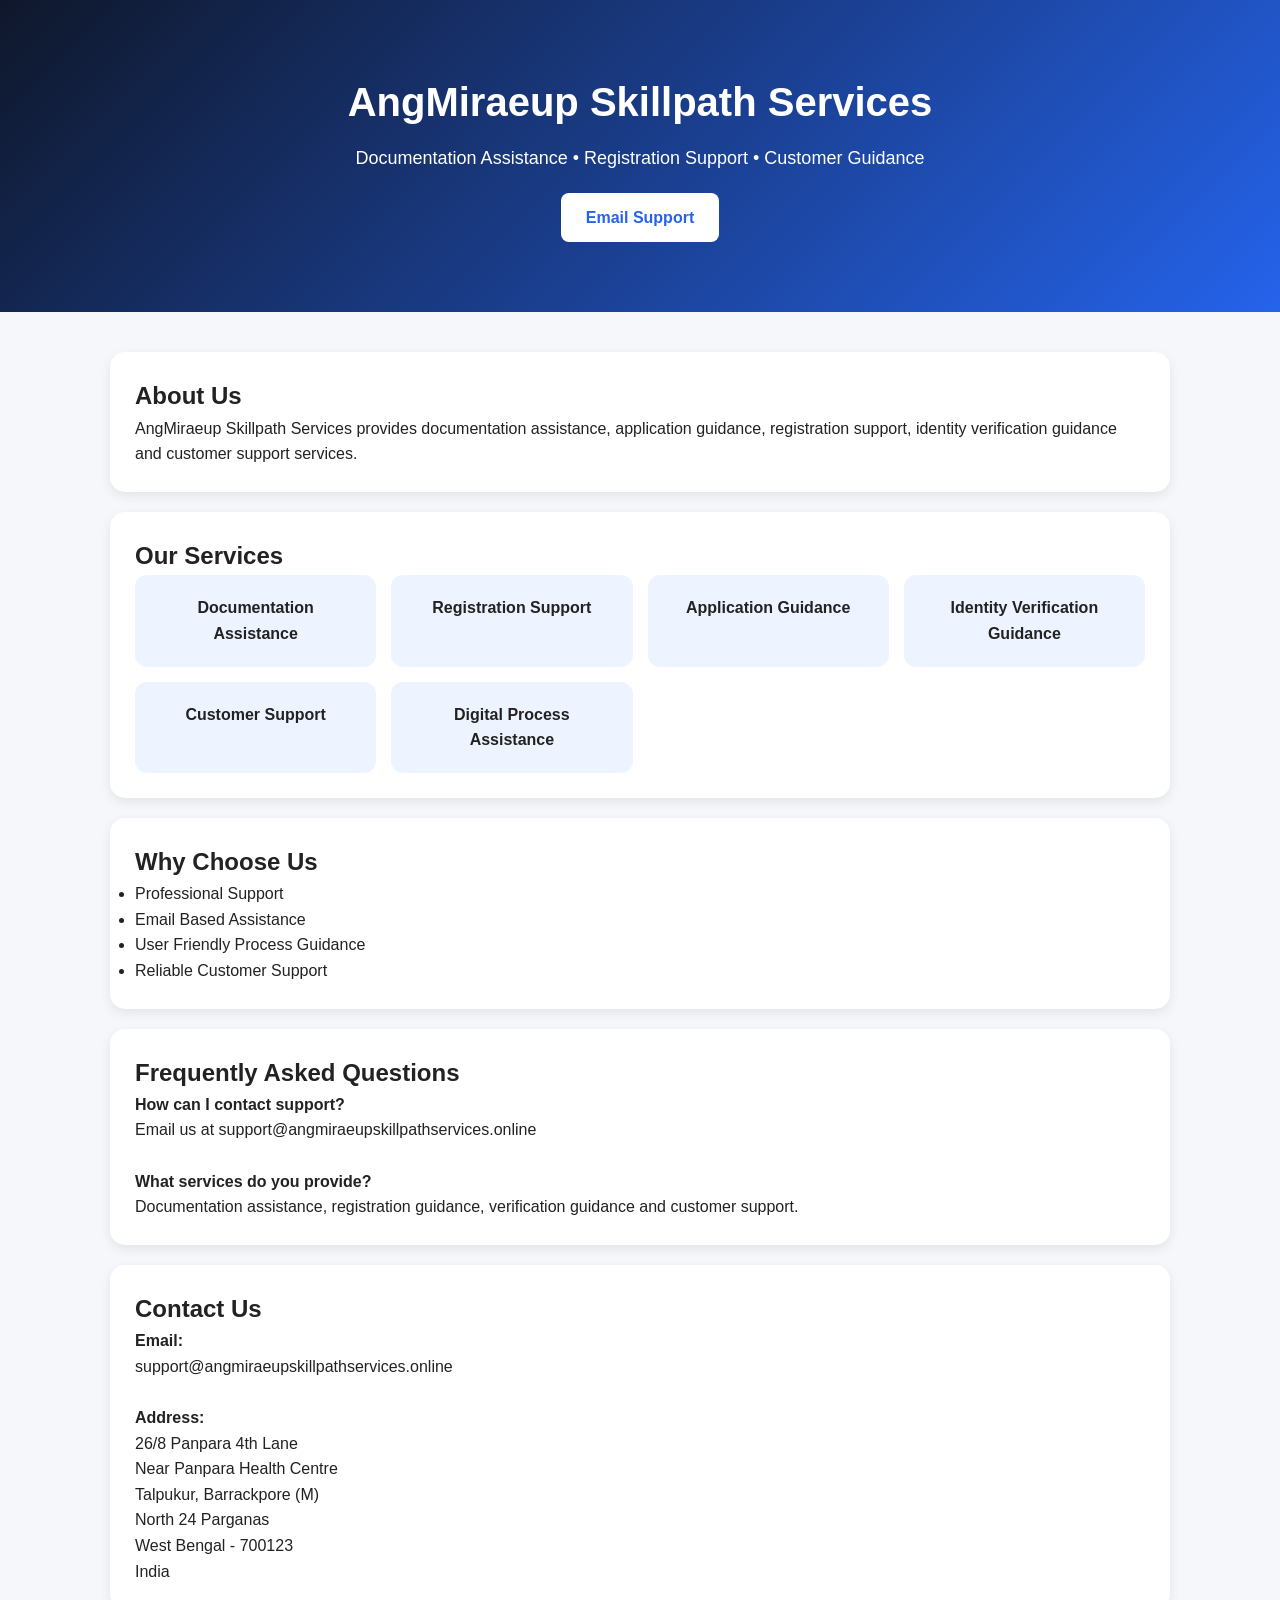
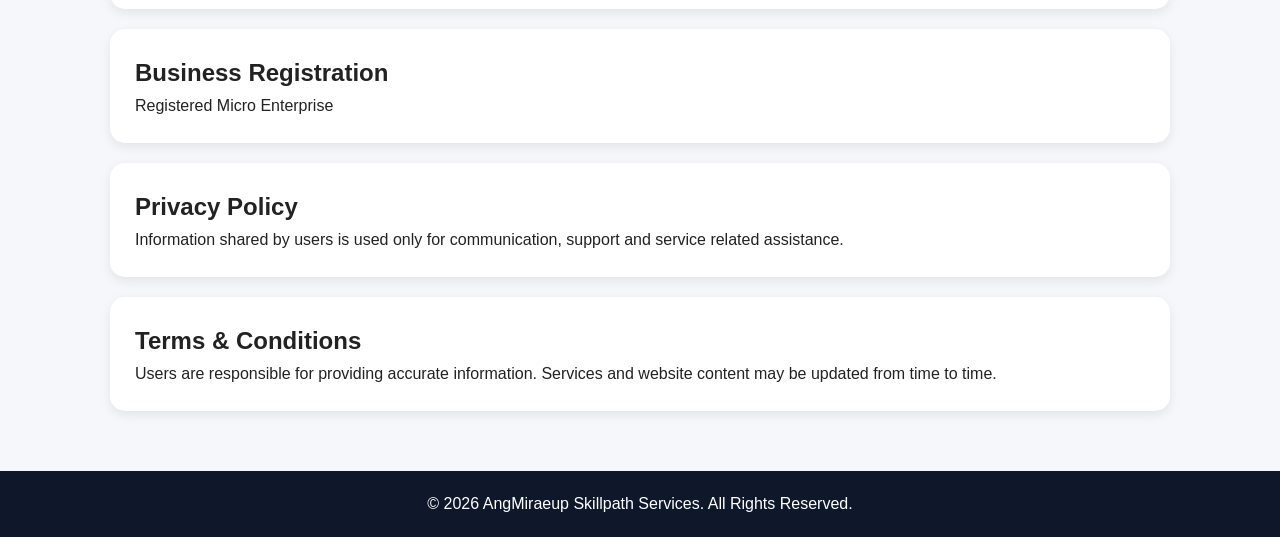
==== index.html @ f1f4d9e9 "Rename index.html(2026) to index.html" ====
<!DOCTYPE html>
<html lang="en">
<head>
<meta charset="UTF-8">
<meta name="viewport" content="width=device-width, initial-scale=1.0">
<title>AngMiraeup Skillpath Services</title>

<style>
*{
margin:0;
padding:0;
box-sizing:border-box;
font-family:Arial,sans-serif;
}

body{
background:#f5f7fb;
color:#222;
line-height:1.6;
}

header{
background:linear-gradient(135deg,#0f172a,#2563eb);
color:white;
text-align:center;
padding:70px 20px;
}

header h1{
font-size:40px;
margin-bottom:10px;
}

header p{
font-size:18px;
}

.btn{
display:inline-block;
margin-top:20px;
padding:12px 25px;
background:white;
color:#2563eb;
text-decoration:none;
border-radius:8px;
font-weight:bold;
}

.container{
max-width:1100px;
margin:auto;
padding:20px;
}

.card{
background:white;
padding:25px;
border-radius:15px;
margin-top:20px;
box-shadow:0 4px 12px rgba(0,0,0,.08);
}

.grid{
display:grid;
grid-template-columns:repeat(auto-fit,minmax(220px,1fr));
gap:15px;
}

.service{
background:#eef4ff;
padding:20px;
border-radius:12px;
text-align:center;
font-weight:bold;
}

footer{
background:#0f172a;
color:white;
text-align:center;
padding:20px;
margin-top:40px;
}
</style>
</head>

<body>

<header>
<h1>AngMiraeup Skillpath Services</h1>

<p>
Documentation Assistance • Registration Support • Customer Guidance
</p>

<a href="mailto:support@angmiraeupskillpathservices.online" class="btn">
Email Support
</a>
</header>

<div class="container">

<div class="card">
<h2>About Us</h2>

<p>
AngMiraeup Skillpath Services provides documentation assistance,
application guidance, registration support, identity verification
guidance and customer support services.
</p>

</div>

<div class="card">

<h2>Our Services</h2>

<div class="grid">

<div class="service">
Documentation Assistance
</div>

<div class="service">
Registration Support
</div>

<div class="service">
Application Guidance
</div>

<div class="service">
Identity Verification Guidance
</div>

<div class="service">
Customer Support
</div>

<div class="service">
Digital Process Assistance
</div>

</div>

</div>

<div class="card">

<h2>Why Choose Us</h2>

<ul>
<li>Professional Support</li>
<li>Email Based Assistance</li>
<li>User Friendly Process Guidance</li>
<li>Reliable Customer Support</li>
</ul>

</div>

<div class="card">

<h2>Frequently Asked Questions</h2>

<p>
<strong>How can I contact support?</strong><br>
Email us at support@angmiraeupskillpathservices.online
</p>

<br>

<p>
<strong>What services do you provide?</strong><br>
Documentation assistance, registration guidance,
verification guidance and customer support.
</p>

</div>

<div class="card">

<h2>Contact Us</h2>

<p>
<strong>Email:</strong><br>
support@angmiraeupskillpathservices.online
</p>

<br>

<p>
<strong>Address:</strong><br>

26/8 Panpara 4th Lane<br>
Near Panpara Health Centre<br>
Talpukur, Barrackpore (M)<br>
North 24 Parganas<br>
West Bengal - 700123<br>
India
</p>

</div>

<div class="card">

<h2>Business Registration</h2>

<p>
Registered Micro Enterprise
</p>

</div>

<div class="card">

<h2>Privacy Policy</h2>

<p>
Information shared by users is used only for communication,
support and service related assistance.
</p>

</div>

<div class="card">

<h2>Terms & Conditions</h2>

<p>
Users are responsible for providing accurate information.
Services and website content may be updated from time to time.
</p>

</div>

</div>

<footer>
© 2026 AngMiraeup Skillpath Services. All Rights Reserved.
</footer>

</body>
</html>
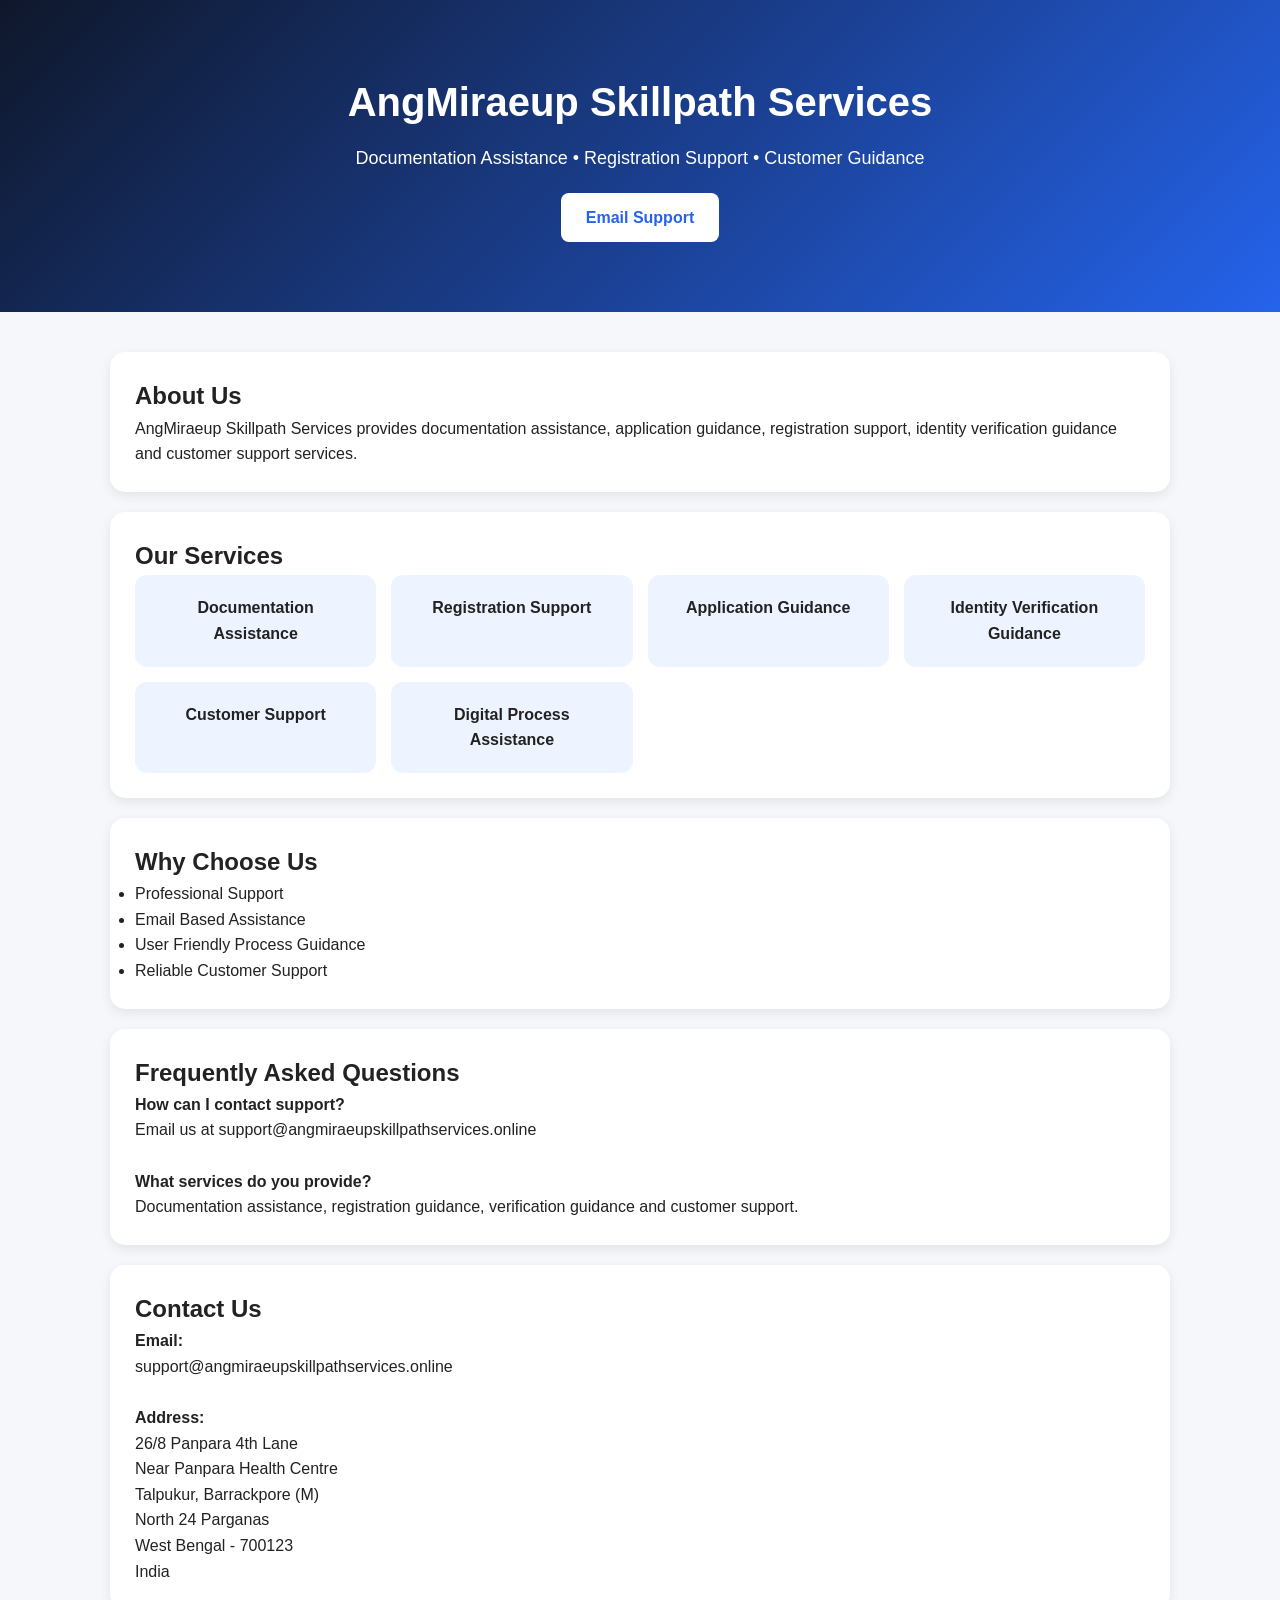
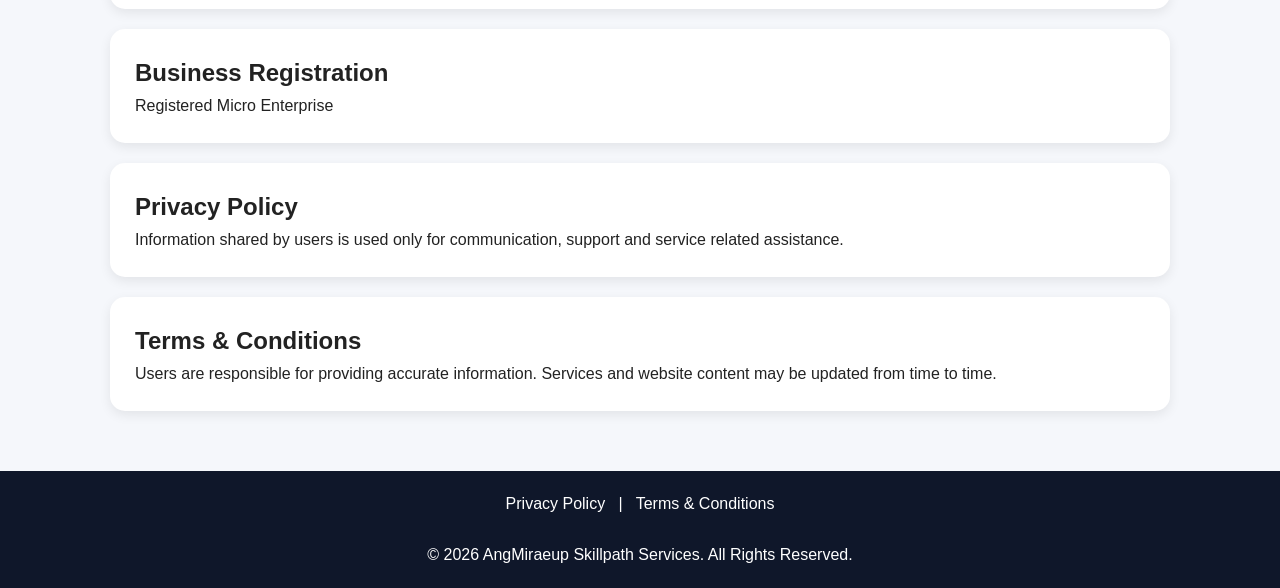
==== commit f37b820d: "Update index.html" ====
--- a/index.html
+++ b/index.html
@@ -236,7 +236,16 @@
 </div>
 
 <footer>
-© 2026 AngMiraeup Skillpath Services. All Rights Reserved.
+  <p>
+<a href="/privacy-policy" style="color:white;text-decoration:none;">Privacy Policy</a>
+&nbsp; | &nbsp;
+<a href="/terms" style="color:white;text-decoration:none;">Terms & Conditions</a>
+</p>
+
+<br>
+
+<p>© 2026 AngMiraeup Skillpath Services. All Rights Reserved.</p>
+
 </footer>
 
 </body>
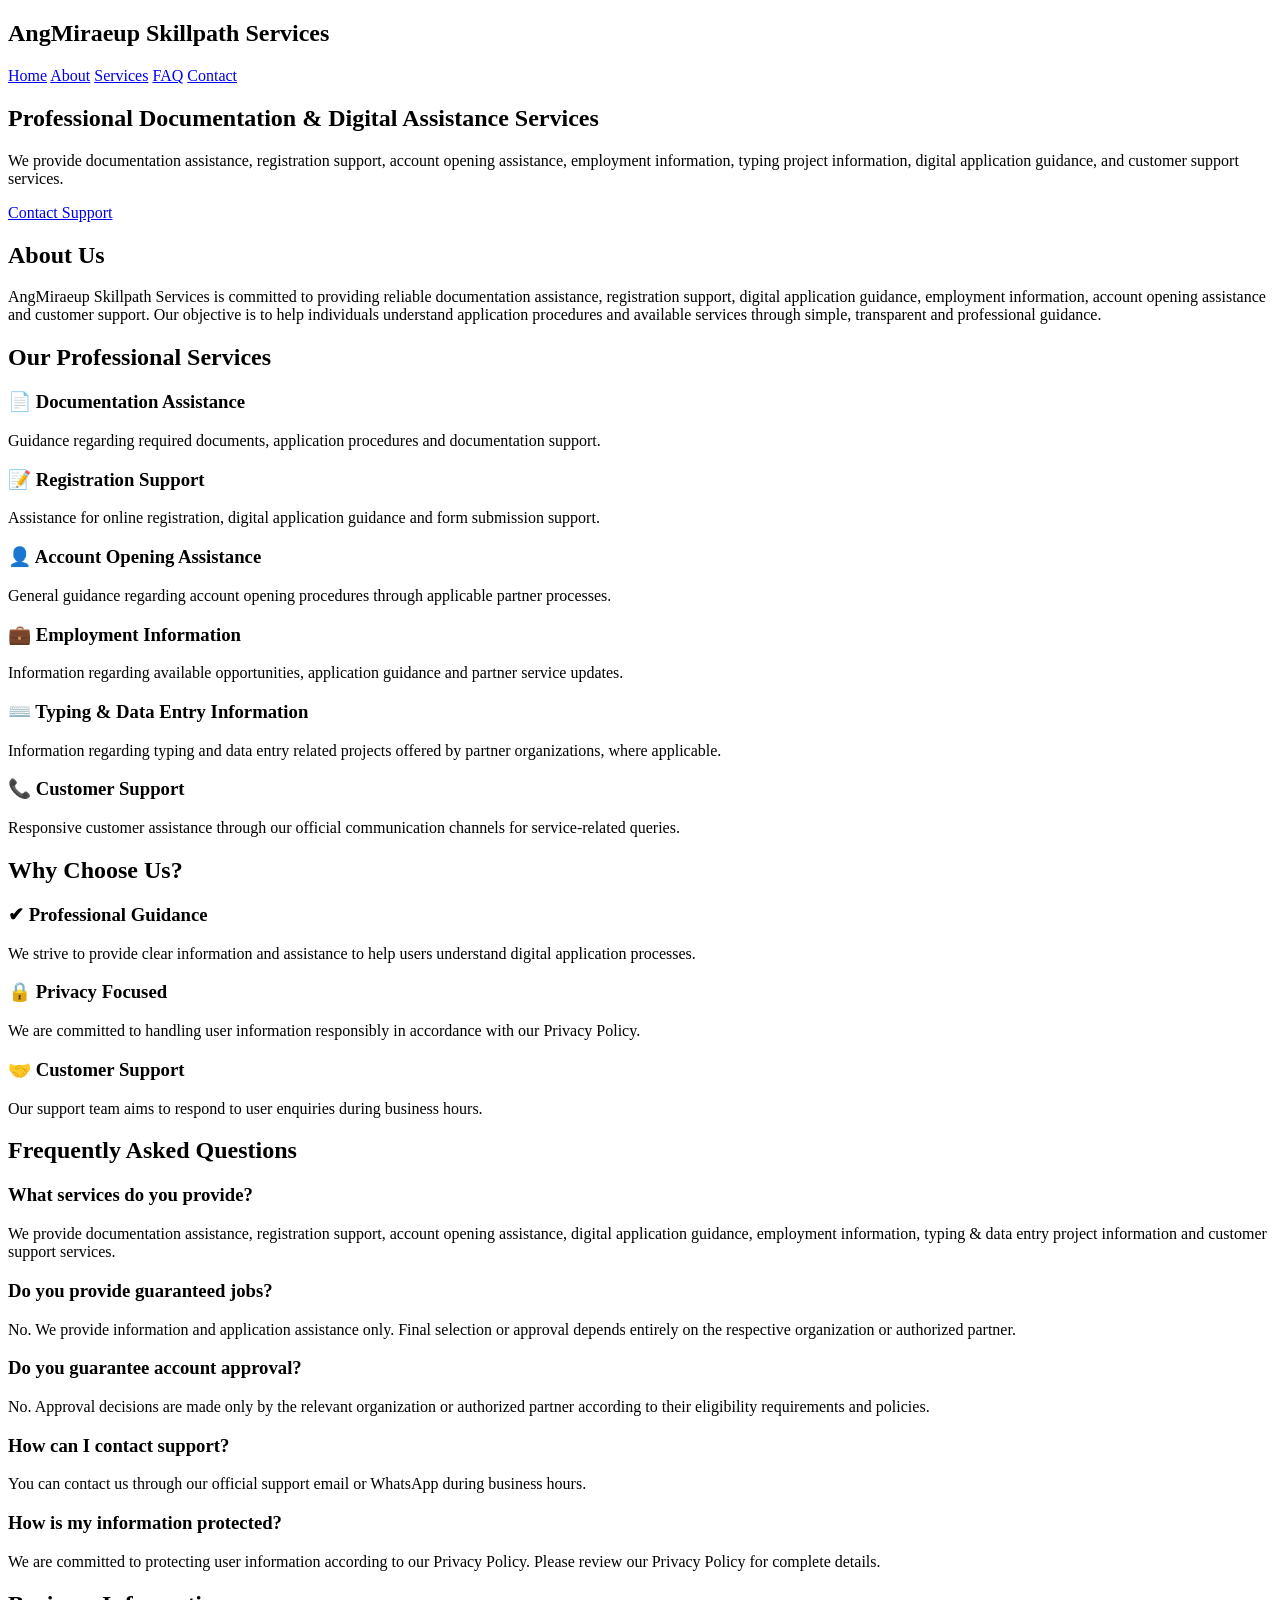
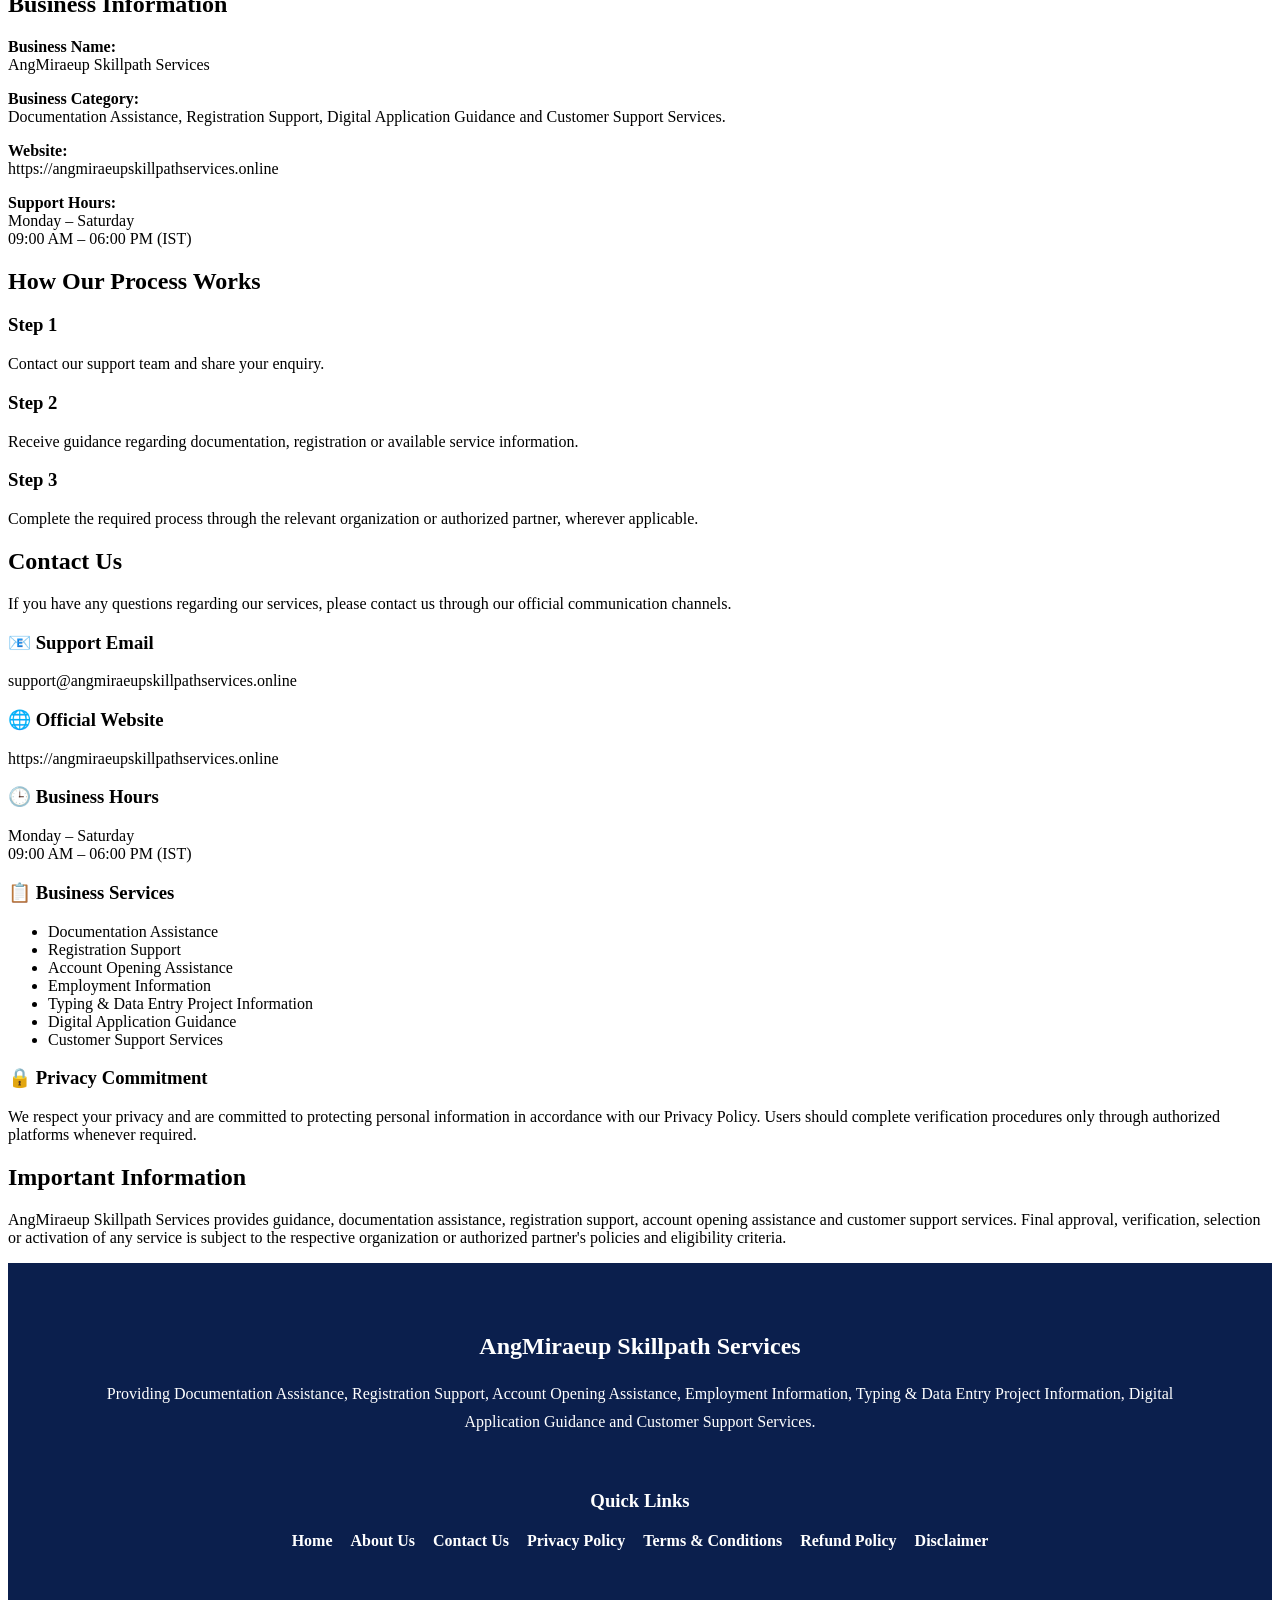
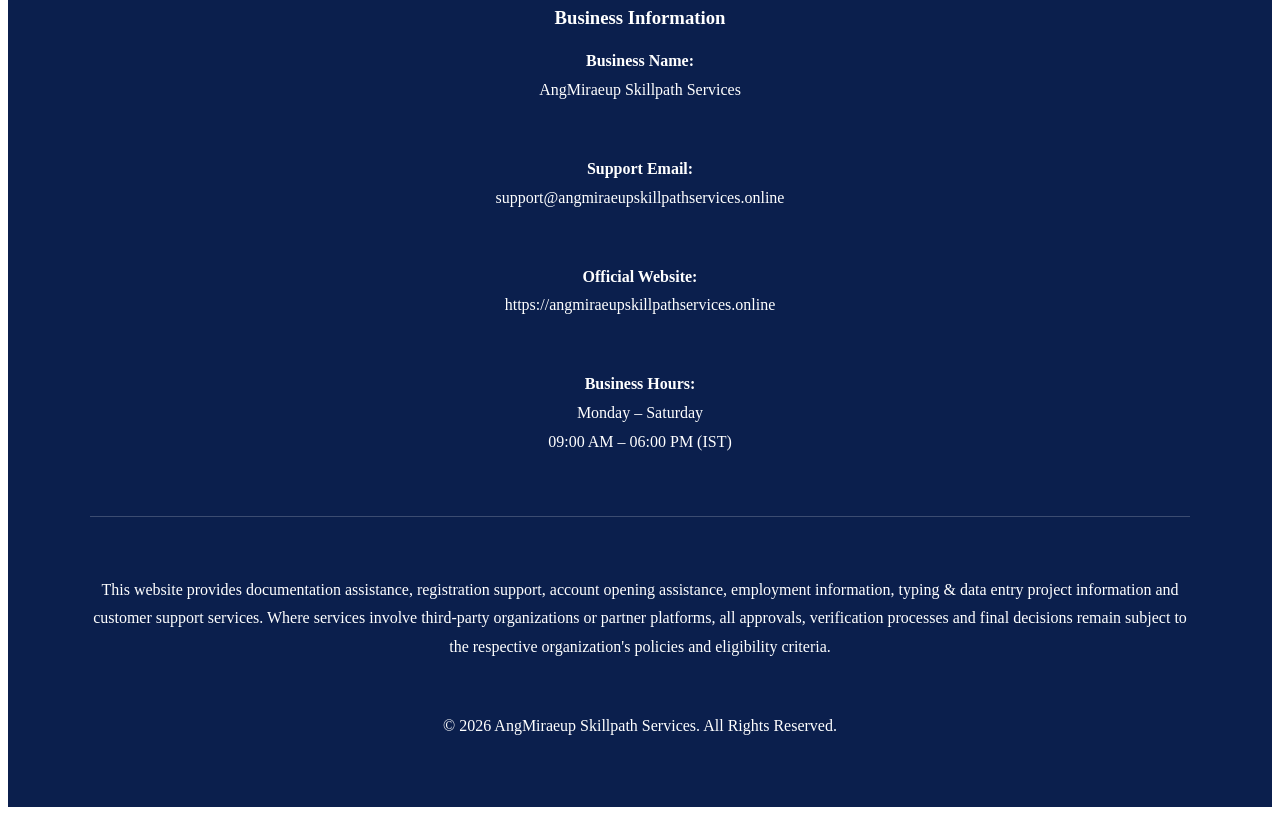
==== commit b8bb7512: "Add files via upload" ====
--- a/index.html
+++ b/index.html
@@ -1,252 +1,593 @@
 <!DOCTYPE html>
 <html lang="en">
+
 <head>
+
 <meta charset="UTF-8">
+
 <meta name="viewport" content="width=device-width, initial-scale=1.0">
+
 <title>AngMiraeup Skillpath Services</title>
 
-<style>
-*{
-margin:0;
-padding:0;
-box-sizing:border-box;
-font-family:Arial,sans-serif;
-}
-
-body{
-background:#f5f7fb;
-color:#222;
-line-height:1.6;
-}
-
-header{
-background:linear-gradient(135deg,#0f172a,#2563eb);
-color:white;
-text-align:center;
-padding:70px 20px;
-}
-
-header h1{
-font-size:40px;
-margin-bottom:10px;
-}
-
-header p{
-font-size:18px;
-}
-
-.btn{
-display:inline-block;
-margin-top:20px;
-padding:12px 25px;
-background:white;
-color:#2563eb;
-text-decoration:none;
-border-radius:8px;
-font-weight:bold;
-}
-
-.container{
-max-width:1100px;
-margin:auto;
-padding:20px;
-}
-
-.card{
-background:white;
-padding:25px;
-border-radius:15px;
-margin-top:20px;
-box-shadow:0 4px 12px rgba(0,0,0,.08);
-}
-
-.grid{
-display:grid;
-grid-template-columns:repeat(auto-fit,minmax(220px,1fr));
-gap:15px;
-}
-
-.service{
-background:#eef4ff;
-padding:20px;
-border-radius:12px;
-text-align:center;
-font-weight:bold;
-}
-
-footer{
-background:#0f172a;
-color:white;
-text-align:center;
-padding:20px;
-margin-top:40px;
-}
-</style>
+<meta name="description" content="Documentation Assistance, Registration Support, Account Opening Assistance, Employment Information, Data Entry & Typing Project Information and Customer Support Services.">
+
+<meta name="keywords" content="Documentation Assistance, Registration Support, Account Opening Assistance, Employment Information, Typing Projects, Data Entry, Customer Support">
+
+<meta name="author" content="AngMiraeup Skillpath Services">
+
+<meta name="robots" content="index, follow">
+
+<link rel="stylesheet" href="style.css">
+
 </head>
 
 <body>
 
 <header>
-<h1>AngMiraeup Skillpath Services</h1>
-
-<p>
-Documentation Assistance • Registration Support • Customer Guidance
-</p>
-
-<a href="mailto:support@angmiraeupskillpathservices.online" class="btn">
-Email Support
+
+<div class="logo">
+
+<h2>AngMiraeup Skillpath Services</h2>
+
+</div>
+
+<nav>
+
+<a href="#home">Home</a>
+
+<a href="#about">About</a>
+
+<a href="#services">Services</a>
+
+<a href="#faq">FAQ</a>
+
+<a href="#contact">Contact</a>
+
+</nav>
+
+</header><section id="home" class="hero">
+
+<h1>
+
+Professional Documentation & Digital Assistance Services
+
+</h1>
+
+<p>
+
+We provide documentation assistance, registration support,
+account opening assistance, employment information,
+typing project information, digital application guidance,
+and customer support services.
+
+</p>
+
+<a href="#contact" class="btn">
+
+Contact Support
+
 </a>
-</header>
-
-<div class="container">
-
-<div class="card">
+
+</section><section id="about">
+
 <h2>About Us</h2>
 
 <p>
-AngMiraeup Skillpath Services provides documentation assistance,
-application guidance, registration support, identity verification
-guidance and customer support services.
-</p>
-
-</div>
-
-<div class="card">
-
-<h2>Our Services</h2>
-
-<div class="grid">
-
-<div class="service">
-Documentation Assistance
-</div>
-
-<div class="service">
-Registration Support
-</div>
-
-<div class="service">
-Application Guidance
-</div>
-
-<div class="service">
-Identity Verification Guidance
-</div>
-
-<div class="service">
-Customer Support
-</div>
-
-<div class="service">
-Digital Process Assistance
-</div>
-
-</div>
-
-</div>
-
-<div class="card">
-
-<h2>Why Choose Us</h2>
+
+AngMiraeup Skillpath Services is committed to providing reliable
+documentation assistance, registration support,
+digital application guidance,
+employment information,
+account opening assistance
+and customer support.
+
+Our objective is to help individuals understand application
+procedures and available services through simple,
+transparent and professional guidance.
+
+</p>
+
+</section><section id="services">
+
+<h2>Our Professional Services</h2>
+
+<div class="service-box">
+
+<h3>📄 Documentation Assistance</h3>
+
+<p>
+
+Guidance regarding required documents,
+application procedures and documentation support.
+
+</p>
+
+</div>
+
+<div class="service-box">
+
+<h3>📝 Registration Support</h3>
+
+<p>
+
+Assistance for online registration,
+digital application guidance and form submission support.
+
+</p>
+
+</div>
+
+<div class="service-box">
+
+<h3>👤 Account Opening Assistance</h3>
+
+<p>
+
+General guidance regarding account opening procedures
+through applicable partner processes.
+
+</p>
+
+</div>
+
+<div class="service-box">
+
+<h3>💼 Employment Information</h3>
+
+<p>
+
+Information regarding available opportunities,
+application guidance and partner service updates.
+
+</p>
+
+</div>
+
+<div class="service-box">
+
+<h3>⌨️ Typing & Data Entry Information</h3>
+
+<p>
+
+Information regarding typing and data entry related
+projects offered by partner organizations, where applicable.
+
+</p>
+
+</div>
+
+<div class="service-box">
+
+<h3>📞 Customer Support</h3>
+
+<p>
+
+Responsive customer assistance through our official
+communication channels for service-related queries.
+
+</p>
+
+</div>
+
+</section>
+
+<section class="trust-section">
+
+<h2>Why Choose Us?</h2>
+
+<div class="service-box">
+
+<h3>✔ Professional Guidance</h3>
+
+<p>
+
+We strive to provide clear information and assistance
+to help users understand digital application processes.
+
+</p>
+
+</div>
+
+<div class="service-box">
+
+<h3>🔒 Privacy Focused</h3>
+
+<p>
+
+We are committed to handling user information responsibly
+in accordance with our Privacy Policy.
+
+</p>
+
+</div>
+
+<div class="service-box">
+
+<h3>🤝 Customer Support</h3>
+
+<p>
+
+Our support team aims to respond to user enquiries
+during business hours.
+
+</p>
+
+</div>
+
+</section><section id="faq">
+
+<h2>Frequently Asked Questions</h2>
+
+<div class="faq-item">
+
+<h3>What services do you provide?</h3>
+
+<p>
+We provide documentation assistance, registration support,
+account opening assistance, digital application guidance,
+employment information, typing & data entry project information
+and customer support services.
+</p>
+
+</div>
+
+<div class="faq-item">
+
+<h3>Do you provide guaranteed jobs?</h3>
+
+<p>
+No. We provide information and application assistance only.
+Final selection or approval depends entirely on the respective
+organization or authorized partner.
+</p>
+
+</div>
+
+<div class="faq-item">
+
+<h3>Do you guarantee account approval?</h3>
+
+<p>
+No. Approval decisions are made only by the relevant
+organization or authorized partner according to their
+eligibility requirements and policies.
+</p>
+
+</div>
+
+<div class="faq-item">
+
+<h3>How can I contact support?</h3>
+
+<p>
+You can contact us through our official support email
+or WhatsApp during business hours.
+</p>
+
+</div>
+
+<div class="faq-item">
+
+<h3>How is my information protected?</h3>
+
+<p>
+We are committed to protecting user information according
+to our Privacy Policy. Please review our Privacy Policy
+for complete details.
+</p>
+
+</div>
+
+</section>
+
+<section class="business-info">
+
+<h2>Business Information</h2>
+
+<p>
+
+<strong>Business Name:</strong><br>
+
+AngMiraeup Skillpath Services
+
+</p>
+
+<p>
+
+<strong>Business Category:</strong><br>
+
+Documentation Assistance, Registration Support,
+Digital Application Guidance and Customer Support Services.
+
+</p>
+
+<p>
+
+<strong>Website:</strong><br>
+
+https://angmiraeupskillpathservices.online
+
+</p>
+
+<p>
+
+<strong>Support Hours:</strong><br>
+
+Monday – Saturday<br>
+
+09:00 AM – 06:00 PM (IST)
+
+</p>
+
+</section>
+
+<section class="process">
+
+<h2>How Our Process Works</h2>
+
+<div class="service-box">
+
+<h3>Step 1</h3>
+
+<p>
+
+Contact our support team and share your enquiry.
+
+</p>
+
+</div>
+
+<div class="service-box">
+
+<h3>Step 2</h3>
+
+<p>
+
+Receive guidance regarding documentation,
+registration or available service information.
+
+</p>
+
+</div>
+
+<div class="service-box">
+
+<h3>Step 3</h3>
+
+<p>
+
+Complete the required process through the relevant
+organization or authorized partner, wherever applicable.
+
+</p>
+
+</div>
+
+</section><section id="contact">
+
+<h2>Contact Us</h2>
+
+<p>
+
+If you have any questions regarding our services,
+please contact us through our official communication channels.
+
+</p>
+
+<div class="service-box">
+
+<h3>📧 Support Email</h3>
+
+<p>
+
+support@angmiraeupskillpathservices.online
+
+</p>
+
+</div>
+
+<div class="service-box">
+
+<h3>🌐 Official Website</h3>
+
+<p>
+
+https://angmiraeupskillpathservices.online
+
+</p>
+
+</div>
+
+<div class="service-box">
+
+<h3>🕒 Business Hours</h3>
+
+<p>
+
+Monday – Saturday
+
+<br>
+
+09:00 AM – 06:00 PM (IST)
+
+</p>
+
+</div>
+
+<div class="service-box">
+
+<h3>📋 Business Services</h3>
 
 <ul>
-<li>Professional Support</li>
-<li>Email Based Assistance</li>
-<li>User Friendly Process Guidance</li>
-<li>Reliable Customer Support</li>
+
+<li>Documentation Assistance</li>
+
+<li>Registration Support</li>
+
+<li>Account Opening Assistance</li>
+
+<li>Employment Information</li>
+
+<li>Typing & Data Entry Project Information</li>
+
+<li>Digital Application Guidance</li>
+
+<li>Customer Support Services</li>
+
 </ul>
 
 </div>
 
-<div class="card">
-
-<h2>Frequently Asked Questions</h2>
-
-<p>
-<strong>How can I contact support?</strong><br>
-Email us at support@angmiraeupskillpathservices.online
-</p>
-
-<br>
-
-<p>
-<strong>What services do you provide?</strong><br>
-Documentation assistance, registration guidance,
-verification guidance and customer support.
-</p>
-
-</div>
-
-<div class="card">
-
-<h2>Contact Us</h2>
-
-<p>
-<strong>Email:</strong><br>
+<div class="service-box">
+
+<h3>🔒 Privacy Commitment</h3>
+
+<p>
+
+We respect your privacy and are committed to protecting
+personal information in accordance with our Privacy Policy.
+Users should complete verification procedures only through
+authorized platforms whenever required.
+
+</p>
+
+</div>
+
+</section>
+
+<section class="notice">
+
+<h2>Important Information</h2>
+
+<p>
+
+AngMiraeup Skillpath Services provides guidance, documentation assistance,
+registration support, account opening assistance and customer support services.
+Final approval, verification, selection or activation of any service is subject
+to the respective organization or authorized partner's policies and eligibility
+criteria.
+
+</p>
+
+</section><footer>
+
+<div class="footer-container">
+
+<h2>AngMiraeup Skillpath Services</h2>
+
+<p>
+
+Providing Documentation Assistance,
+Registration Support,
+Account Opening Assistance,
+Employment Information,
+Typing & Data Entry Project Information,
+Digital Application Guidance
+and Customer Support Services.
+
+</p>
+
+<br>
+
+<h3>Quick Links</h3>
+
+<div class="footer-links">
+
+<a href="index.html">Home</a>
+
+<a href="about-us.html">About Us</a>
+
+<a href="contact-us.html">Contact Us</a>
+
+<a href="privacy-policy.html">Privacy Policy</a>
+
+<a href="terms-and-conditions.html">Terms & Conditions</a>
+
+<a href="refund-policy.html">Refund Policy</a>
+
+<a href="disclaimer.html">Disclaimer</a>
+
+</div>
+
+<br>
+
+<h3>Business Information</h3>
+
+<p>
+
+<strong>Business Name:</strong><br>
+
+AngMiraeup Skillpath Services
+
+</p>
+
+<br>
+
+<p>
+
+<strong>Support Email:</strong><br>
+
 support@angmiraeupskillpathservices.online
-</p>
-
-<br>
-
-<p>
-<strong>Address:</strong><br>
-
-26/8 Panpara 4th Lane<br>
-Near Panpara Health Centre<br>
-Talpukur, Barrackpore (M)<br>
-North 24 Parganas<br>
-West Bengal - 700123<br>
-India
-</p>
-
-</div>
-
-<div class="card">
-
-<h2>Business Registration</h2>
-
-<p>
-Registered Micro Enterprise
-</p>
-
-</div>
-
-<div class="card">
-
-<h2>Privacy Policy</h2>
-
-<p>
-Information shared by users is used only for communication,
-support and service related assistance.
-</p>
-
-</div>
-
-<div class="card">
-
-<h2>Terms & Conditions</h2>
-
-<p>
-Users are responsible for providing accurate information.
-Services and website content may be updated from time to time.
-</p>
-
-</div>
-
-</div>
-
-<footer>
-  <p>
-<a href="/privacy-policy" style="color:white;text-decoration:none;">Privacy Policy</a>
-&nbsp; | &nbsp;
-<a href="/terms" style="color:white;text-decoration:none;">Terms & Conditions</a>
-</p>
-
-<br>
-
-<p>© 2026 AngMiraeup Skillpath Services. All Rights Reserved.</p>
+
+</p>
+
+<br>
+
+<p>
+
+<strong>Official Website:</strong><br>
+
+https://angmiraeupskillpathservices.online
+
+</p>
+
+<br>
+
+<p>
+
+<strong>Business Hours:</strong><br>
+
+Monday – Saturday<br>
+
+09:00 AM – 06:00 PM (IST)
+
+</p>
+
+<br>
+
+<hr>
+
+<br>
+
+<p>
+
+This website provides documentation assistance,
+registration support,
+account opening assistance,
+employment information,
+typing & data entry project information
+and customer support services.
+
+Where services involve third-party organizations or partner platforms,
+all approvals, verification processes and final decisions remain subject
+to the respective organization's policies and eligibility criteria.
+
+</p>
+
+<br>
+
+<p>
+
+© 2026 AngMiraeup Skillpath Services.
+
+All Rights Reserved.
+
+</p>
+
+</div>
 
 </footer>
 
 </body>
-</html>
+
+</html>
--- a/style.css
+++ b/style.css
@@ -0,0 +1,118 @@
+/* ========================= */
+/* MSME SECTION */
+/* ========================= */
+
+.msme-section{
+    padding:70px 10%;
+    background:#f7f9fc;
+}
+
+.msme-section h2{
+    text-align:center;
+    font-size:34px;
+    color:#0b3d91;
+    margin-bottom:35px;
+}
+
+.msme-section .service-box{
+    max-width:900px;
+    margin:auto;
+    background:#ffffff;
+    padding:35px;
+    border-radius:15px;
+    box-shadow:0 8px 20px rgba(0,0,0,0.08);
+}
+
+.msme-section h3{
+    text-align:center;
+    color:#0b3d91;
+    margin-bottom:20px;
+    font-size:24px;
+}
+
+.msme-section p{
+    font-size:17px;
+    color:#444;
+    line-height:1.8;
+    margin-bottom:15px;
+}
+
+.msme-section strong{
+    color:#111;
+}
+
+.msme-section hr{
+    border:none;
+    border-top:1px solid #ddd;
+    margin:25px 0;
+}
+
+/* ========================= */
+/* FOOTER IMPROVEMENT */
+/* ========================= */
+
+footer{
+    background:#0b1f4d;
+    color:#fff;
+    padding:50px 20px;
+}
+
+.footer-container{
+    max-width:1100px;
+    margin:auto;
+    text-align:center;
+}
+
+.footer-links{
+    display:flex;
+    flex-wrap:wrap;
+    justify-content:center;
+    gap:18px;
+    margin:20px 0;
+}
+
+.footer-links a{
+    color:#fff;
+    text-decoration:none;
+    font-weight:600;
+    transition:.3s;
+}
+
+.footer-links a:hover{
+    color:#ffd54f;
+}
+
+footer p{
+    line-height:1.8;
+}
+
+footer hr{
+    border:none;
+    border-top:1px solid rgba(255,255,255,.2);
+    margin:25px 0;
+}
+
+/* ========================= */
+/* MOBILE RESPONSIVE */
+/* ========================= */
+
+@media(max-width:768px){
+
+.msme-section{
+    padding:50px 20px;
+}
+
+.msme-section h2{
+    font-size:28px;
+}
+
+.msme-section .service-box{
+    padding:22px;
+}
+
+.footer-links{
+    flex-direction:column;
+    gap:10px;
+}
+
+}
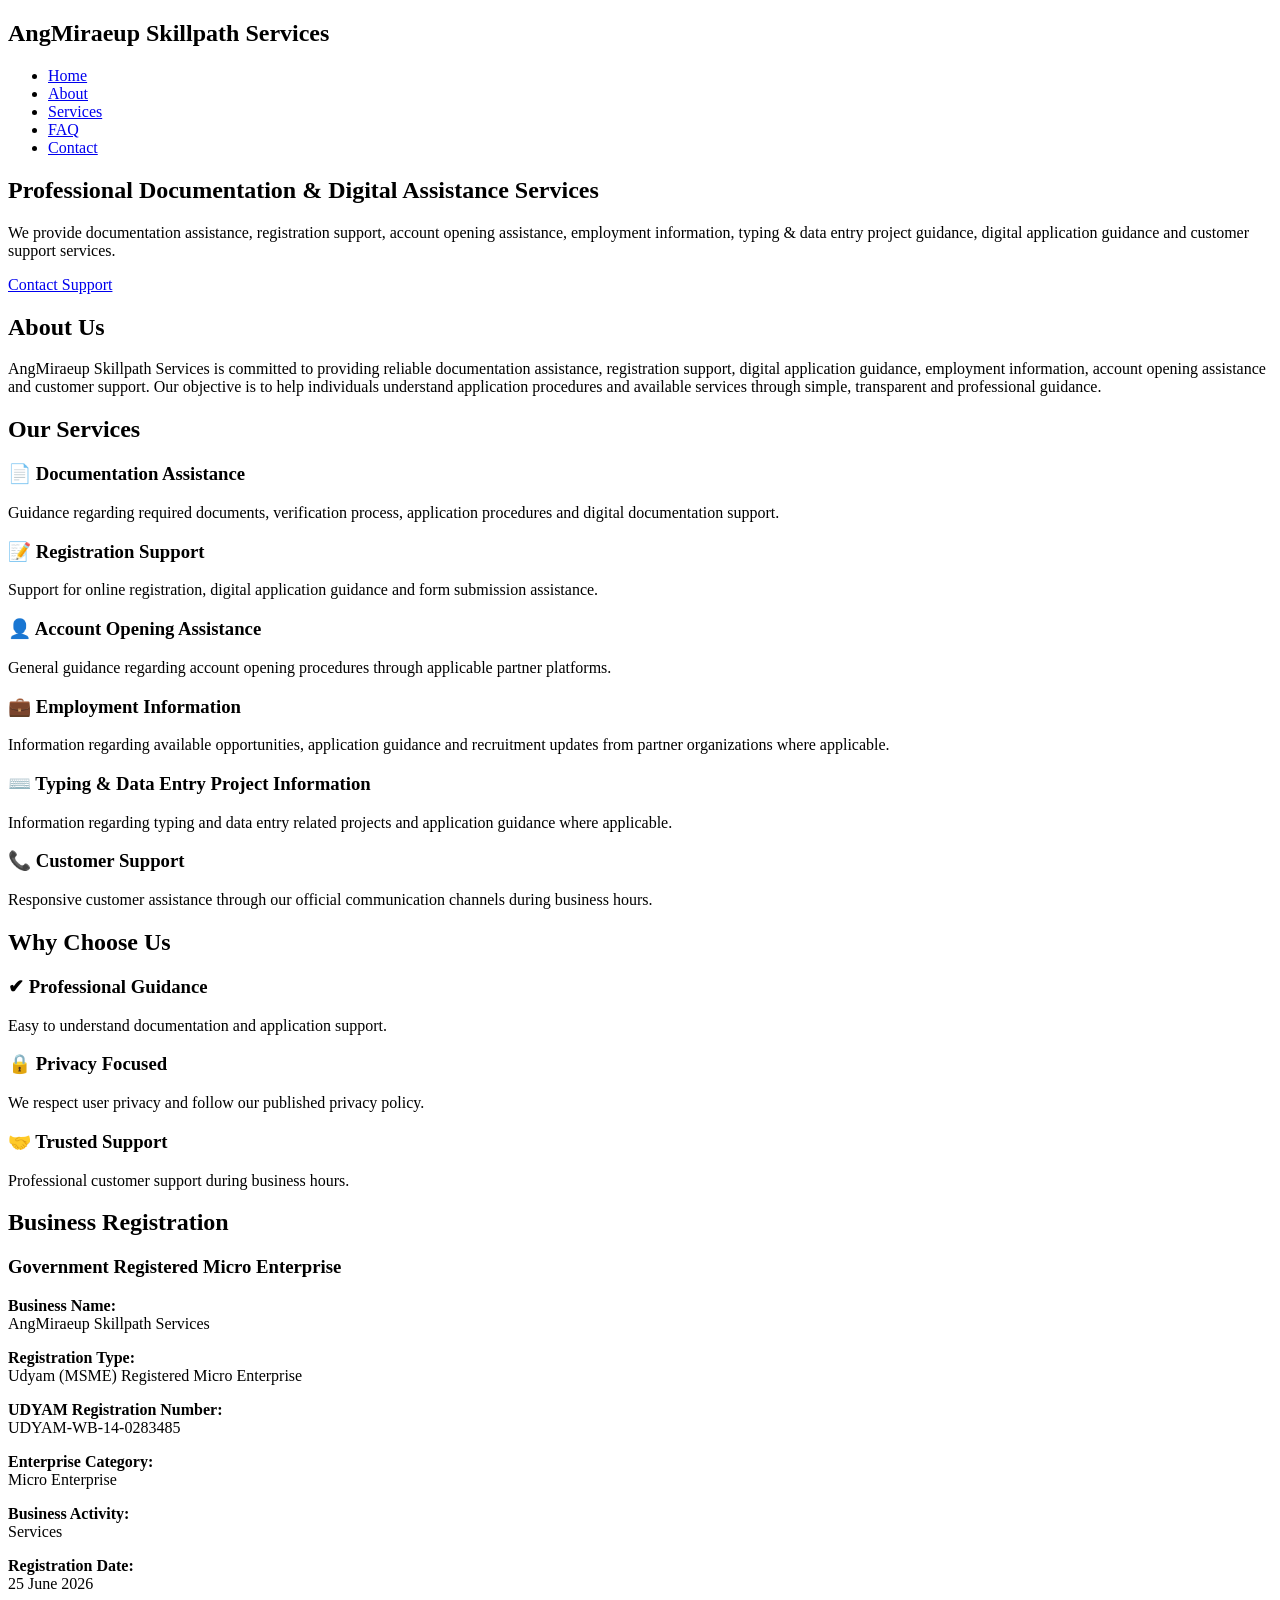
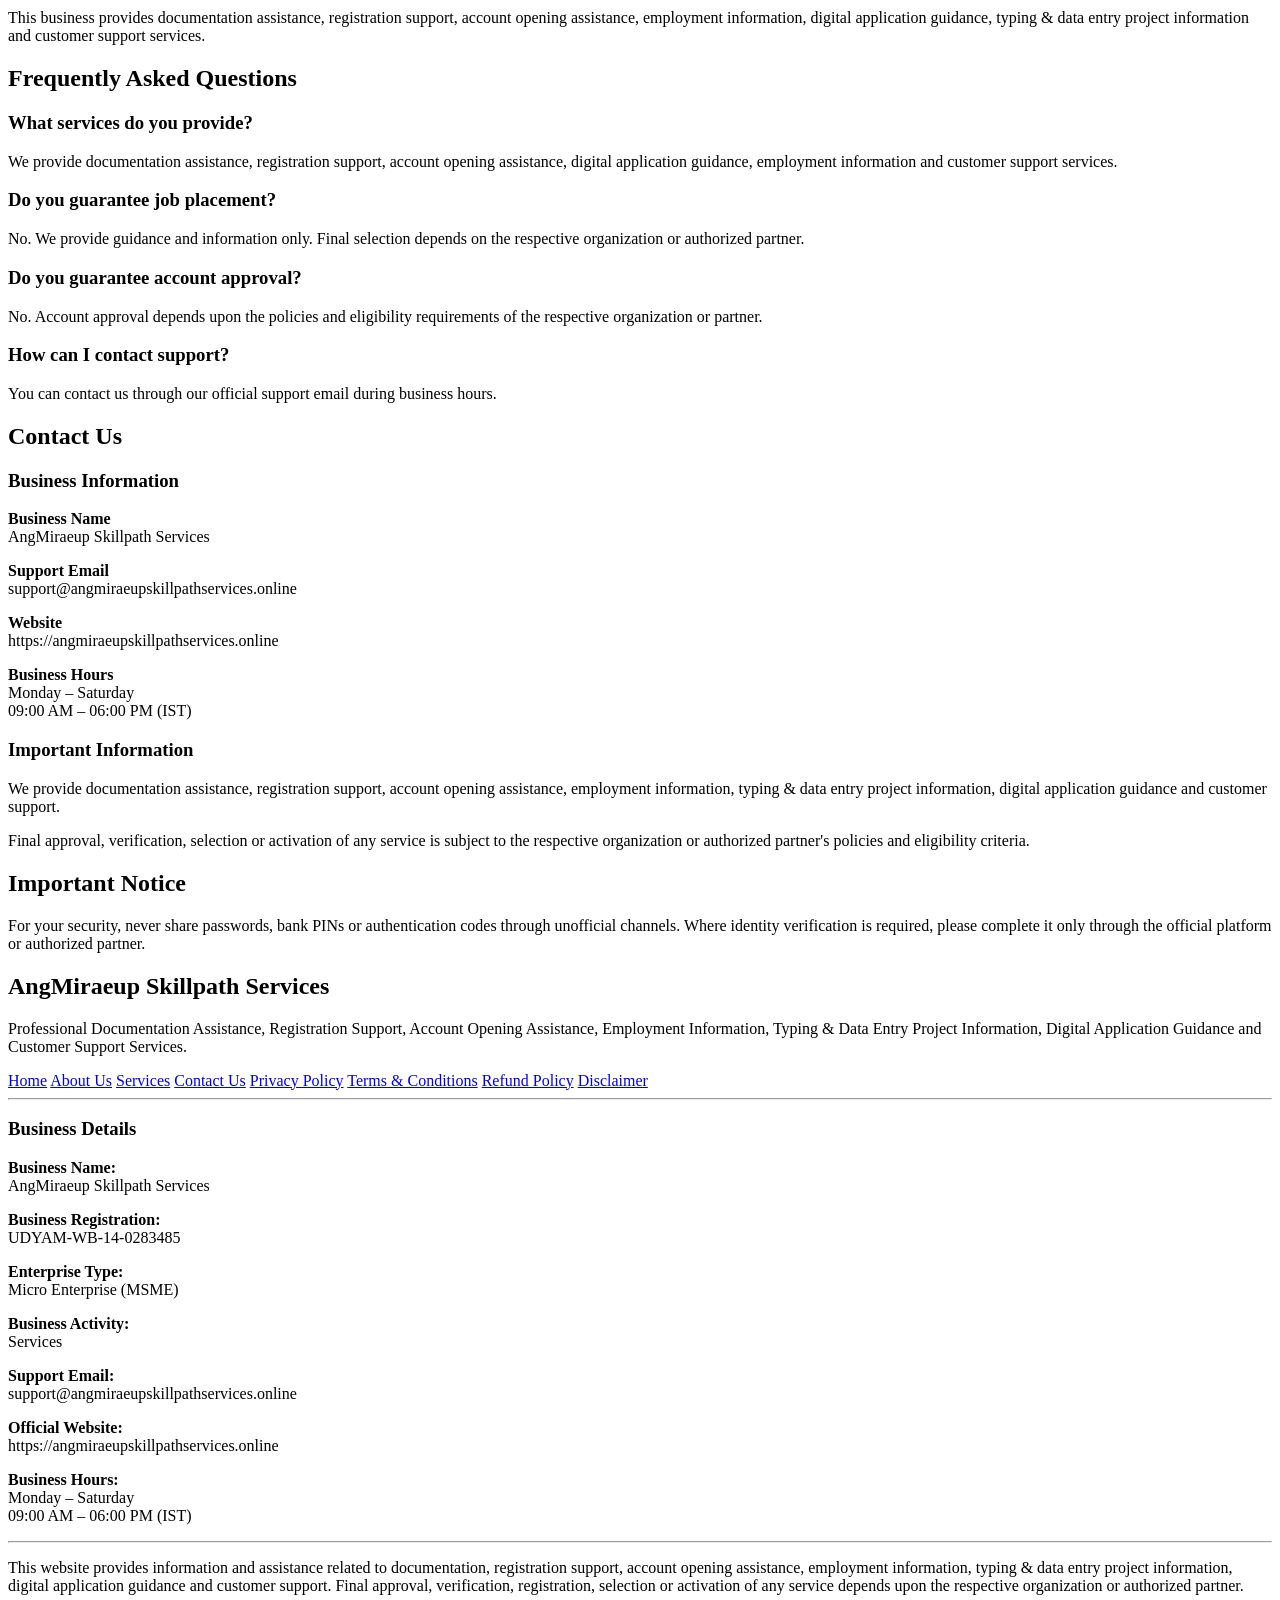
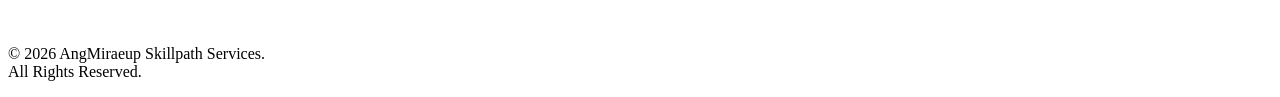
==== commit 1df7441e: "Add files via upload" ====
--- a/index.html
+++ b/index.html
@@ -4,27 +4,31 @@
 <head>
 
 <meta charset="UTF-8">
-
 <meta name="viewport" content="width=device-width, initial-scale=1.0">
 
 <title>AngMiraeup Skillpath Services</title>
 
-<meta name="description" content="Documentation Assistance, Registration Support, Account Opening Assistance, Employment Information, Data Entry & Typing Project Information and Customer Support Services.">
-
-<meta name="keywords" content="Documentation Assistance, Registration Support, Account Opening Assistance, Employment Information, Typing Projects, Data Entry, Customer Support">
-
-<meta name="author" content="AngMiraeup Skillpath Services">
-
-<meta name="robots" content="index, follow">
-
-<link rel="stylesheet" href="style.css">
+<meta name="description"
+content="AngMiraeup Skillpath Services provides documentation assistance, registration support, account opening assistance, employment information, typing & data entry project guidance and customer support.">
+
+<meta name="keywords"
+content="Documentation Assistance, Registration Support, Account Opening Assistance, Employment Information, Typing Project, Data Entry, Customer Support">
+
+<meta name="author"
+content="AngMiraeup Skillpath Services">
+
+<link rel="stylesheet" href="css/style.css">
 
 </head>
 
 <body>
 
+<!-- Header Start -->
+
 <header>
 
+<div class="container">
+
 <div class="logo">
 
 <h2>AngMiraeup Skillpath Services</h2>
@@ -33,260 +37,383 @@
 
 <nav>
 
-<a href="#home">Home</a>
-
-<a href="#about">About</a>
-
-<a href="#services">Services</a>
-
-<a href="#faq">FAQ</a>
-
-<a href="#contact">Contact</a>
+<ul>
+
+<li><a href="#home">Home</a></li>
+
+<li><a href="#about">About</a></li>
+
+<li><a href="#services">Services</a></li>
+
+<li><a href="#faq">FAQ</a></li>
+
+<li><a href="#contact">Contact</a></li>
+
+</ul>
 
 </nav>
 
-</header><section id="home" class="hero">
+</div>
+
+</header>
+
+<!-- Hero Section -->
+
+<section id="home" class="hero">
+
+<div class="hero-content">
 
 <h1>
-
-Professional Documentation & Digital Assistance Services
-
+Professional Documentation &
+Digital Assistance Services
 </h1>
 
 <p>
 
-We provide documentation assistance, registration support,
-account opening assistance, employment information,
-typing project information, digital application guidance,
+We provide documentation assistance,
+registration support,
+account opening assistance,
+employment information,
+typing & data entry project guidance,
+digital application guidance
 and customer support services.
 
 </p>
 
-<a href="#contact" class="btn">
+<a href="contact.html" class="btn">
 
 Contact Support
 
 </a>
 
-</section><section id="about">
+</div>
+
+</section>
+
+<!-- About Section -->
+
+<section id="about" class="about">
+
+<div class="container">
 
 <h2>About Us</h2>
 
 <p>
 
-AngMiraeup Skillpath Services is committed to providing reliable
-documentation assistance, registration support,
+AngMiraeup Skillpath Services is committed
+to providing reliable documentation assistance,
+registration support,
 digital application guidance,
 employment information,
 account opening assistance
 and customer support.
 
-Our objective is to help individuals understand application
-procedures and available services through simple,
+Our objective is to help individuals
+understand application procedures
+and available services through
+simple,
 transparent and professional guidance.
 
 </p>
 
-</section><section id="services">
-
-<h2>Our Professional Services</h2>
-
-<div class="service-box">
+</div>
+
+</section><!-- Services Section -->
+
+<section id="services" class="services">
+
+<div class="container">
+
+<h2>Our Services</h2>
+
+<div class="service-grid">
+
+<div class="service-card">
 
 <h3>📄 Documentation Assistance</h3>
 
 <p>
-
-Guidance regarding required documents,
-application procedures and documentation support.
-
-</p>
-
-</div>
-
-<div class="service-box">
+Guidance regarding required documents, verification process,
+application procedures and digital documentation support.
+</p>
+
+</div>
+
+<div class="service-card">
 
 <h3>📝 Registration Support</h3>
 
 <p>
-
-Assistance for online registration,
-digital application guidance and form submission support.
-
-</p>
-
-</div>
-
-<div class="service-box">
+Support for online registration, digital application
+guidance and form submission assistance.
+</p>
+
+</div>
+
+<div class="service-card">
 
 <h3>👤 Account Opening Assistance</h3>
 
 <p>
-
 General guidance regarding account opening procedures
-through applicable partner processes.
-
-</p>
-
-</div>
-
-<div class="service-box">
+through applicable partner platforms.
+</p>
+
+</div>
+
+<div class="service-card">
 
 <h3>💼 Employment Information</h3>
 
 <p>
-
 Information regarding available opportunities,
-application guidance and partner service updates.
-
-</p>
-
-</div>
-
-<div class="service-box">
-
-<h3>⌨️ Typing & Data Entry Information</h3>
-
-<p>
-
+application guidance and recruitment updates
+from partner organizations where applicable.
+</p>
+
+</div>
+
+<div class="service-card">
+
+<h3>⌨️ Typing & Data Entry Project Information</h3>
+
+<p>
 Information regarding typing and data entry related
-projects offered by partner organizations, where applicable.
-
-</p>
-
-</div>
-
-<div class="service-box">
+projects and application guidance where applicable.
+</p>
+
+</div>
+
+<div class="service-card">
 
 <h3>📞 Customer Support</h3>
 
 <p>
-
 Responsive customer assistance through our official
-communication channels for service-related queries.
-
-</p>
+communication channels during business hours.
+</p>
+
+</div>
+
+</div>
 
 </div>
 
 </section>
 
-<section class="trust-section">
-
-<h2>Why Choose Us?</h2>
-
-<div class="service-box">
+<!-- Why Choose Us -->
+
+<section class="why-us">
+
+<div class="container">
+
+<h2>Why Choose Us</h2>
+
+<div class="service-grid">
+
+<div class="service-card">
 
 <h3>✔ Professional Guidance</h3>
 
 <p>
 
-We strive to provide clear information and assistance
-to help users understand digital application processes.
-
-</p>
-
-</div>
-
-<div class="service-box">
+Easy to understand documentation
+and application support.
+
+</p>
+
+</div>
+
+<div class="service-card">
 
 <h3>🔒 Privacy Focused</h3>
 
 <p>
 
-We are committed to handling user information responsibly
-in accordance with our Privacy Policy.
-
-</p>
-
-</div>
-
-<div class="service-box">
-
-<h3>🤝 Customer Support</h3>
-
-<p>
-
-Our support team aims to respond to user enquiries
+We respect user privacy and follow
+our published privacy policy.
+
+</p>
+
+</div>
+
+<div class="service-card">
+
+<h3>🤝 Trusted Support</h3>
+
+<p>
+
+Professional customer support
 during business hours.
 
 </p>
 
 </div>
 
-</section><section id="faq">
+</div>
+
+</div>
+
+</section>
+
+<!-- MSME Registration -->
+
+<section class="msme-section">
+
+<div class="container">
+
+<h2>Business Registration</h2>
+
+<div class="service-card">
+
+<h3>Government Registered Micro Enterprise</h3>
+
+<p>
+
+<strong>Business Name:</strong><br>
+
+AngMiraeup Skillpath Services
+
+</p>
+
+<p>
+
+<strong>Registration Type:</strong><br>
+
+Udyam (MSME) Registered Micro Enterprise
+
+</p>
+
+<p>
+
+<strong>UDYAM Registration Number:</strong><br>
+
+UDYAM-WB-14-0283485
+
+</p>
+
+<p>
+
+<strong>Enterprise Category:</strong><br>
+
+Micro Enterprise
+
+</p>
+
+<p>
+
+<strong>Business Activity:</strong><br>
+
+Services
+
+</p>
+
+<p>
+
+<strong>Registration Date:</strong><br>
+
+25 June 2026
+
+</p>
+
+<p>
+
+This business provides documentation assistance,
+registration support,
+account opening assistance,
+employment information,
+digital application guidance,
+typing & data entry project information
+and customer support services.
+
+</p>
+
+</div>
+
+</div>
+
+</section><!-- ================= FAQ ================= -->
+
+<section id="faq" class="faq">
+
+<div class="container">
 
 <h2>Frequently Asked Questions</h2>
 
-<div class="faq-item">
+<div class="faq-box">
 
 <h3>What services do you provide?</h3>
 
 <p>
+
 We provide documentation assistance, registration support,
 account opening assistance, digital application guidance,
-employment information, typing & data entry project information
-and customer support services.
-</p>
-
-</div>
-
-<div class="faq-item">
-
-<h3>Do you provide guaranteed jobs?</h3>
-
-<p>
-No. We provide information and application assistance only.
-Final selection or approval depends entirely on the respective
-organization or authorized partner.
-</p>
-
-</div>
-
-<div class="faq-item">
+employment information and customer support services.
+
+</p>
+
+</div>
+
+<div class="faq-box">
+
+<h3>Do you guarantee job placement?</h3>
+
+<p>
+
+No. We provide guidance and information only.
+Final selection depends on the respective organization
+or authorized partner.
+
+</p>
+
+</div>
+
+<div class="faq-box">
 
 <h3>Do you guarantee account approval?</h3>
 
 <p>
-No. Approval decisions are made only by the relevant
-organization or authorized partner according to their
-eligibility requirements and policies.
-</p>
-
-</div>
-
-<div class="faq-item">
+
+No. Account approval depends upon the policies
+and eligibility requirements of the respective
+organization or partner.
+
+</p>
+
+</div>
+
+<div class="faq-box">
 
 <h3>How can I contact support?</h3>
 
 <p>
+
 You can contact us through our official support email
-or WhatsApp during business hours.
-</p>
-
-</div>
-
-<div class="faq-item">
-
-<h3>How is my information protected?</h3>
-
-<p>
-We are committed to protecting user information according
-to our Privacy Policy. Please review our Privacy Policy
-for complete details.
-</p>
+during business hours.
+
+</p>
+
+</div>
 
 </div>
 
 </section>
 
-<section class="business-info">
-
-<h2>Business Information</h2>
-
-<p>
-
-<strong>Business Name:</strong><br>
+<!-- ================= CONTACT ================= -->
+
+<section id="contact" class="contact">
+
+<div class="container">
+
+<h2>Contact Us</h2>
+
+<div class="contact-card">
+
+<h3>Business Information</h3>
+
+<p>
+
+<strong>Business Name</strong><br>
 
 AngMiraeup Skillpath Services
 
@@ -294,16 +421,15 @@
 
 <p>
 
-<strong>Business Category:</strong><br>
-
-Documentation Assistance, Registration Support,
-Digital Application Guidance and Customer Support Services.
-
-</p>
-
-<p>
-
-<strong>Website:</strong><br>
+<strong>Support Email</strong><br>
+
+support@angmiraeupskillpathservices.online
+
+</p>
+
+<p>
+
+<strong>Website</strong><br>
 
 https://angmiraeupskillpathservices.online
 
@@ -311,7 +437,7 @@
 
 <p>
 
-<strong>Support Hours:</strong><br>
+<strong>Business Hours</strong><br>
 
 Monday – Saturday<br>
 
@@ -319,165 +445,73 @@
 
 </p>
 
+</div>
+
+<div class="contact-card">
+
+<h3>Important Information</h3>
+
+<p>
+
+We provide documentation assistance,
+registration support,
+account opening assistance,
+employment information,
+typing & data entry project information,
+digital application guidance
+and customer support.
+
+</p>
+
+<p>
+
+Final approval, verification,
+selection or activation of any service
+is subject to the respective
+organization or authorized partner's
+policies and eligibility criteria.
+
+</p>
+
+</div>
+
+</div>
+
 </section>
 
-<section class="process">
-
-<h2>How Our Process Works</h2>
-
-<div class="service-box">
-
-<h3>Step 1</h3>
-
-<p>
-
-Contact our support team and share your enquiry.
-
-</p>
-
-</div>
-
-<div class="service-box">
-
-<h3>Step 2</h3>
-
-<p>
-
-Receive guidance regarding documentation,
-registration or available service information.
-
-</p>
-
-</div>
-
-<div class="service-box">
-
-<h3>Step 3</h3>
-
-<p>
-
-Complete the required process through the relevant
-organization or authorized partner, wherever applicable.
-
-</p>
-
-</div>
-
-</section><section id="contact">
-
-<h2>Contact Us</h2>
-
-<p>
-
-If you have any questions regarding our services,
-please contact us through our official communication channels.
-
-</p>
-
-<div class="service-box">
-
-<h3>📧 Support Email</h3>
-
-<p>
-
-support@angmiraeupskillpathservices.online
-
-</p>
-
-</div>
-
-<div class="service-box">
-
-<h3>🌐 Official Website</h3>
-
-<p>
-
-https://angmiraeupskillpathservices.online
-
-</p>
-
-</div>
-
-<div class="service-box">
-
-<h3>🕒 Business Hours</h3>
-
-<p>
-
-Monday – Saturday
-
-<br>
-
-09:00 AM – 06:00 PM (IST)
-
-</p>
-
-</div>
-
-<div class="service-box">
-
-<h3>📋 Business Services</h3>
-
-<ul>
-
-<li>Documentation Assistance</li>
-
-<li>Registration Support</li>
-
-<li>Account Opening Assistance</li>
-
-<li>Employment Information</li>
-
-<li>Typing & Data Entry Project Information</li>
-
-<li>Digital Application Guidance</li>
-
-<li>Customer Support Services</li>
-
-</ul>
-
-</div>
-
-<div class="service-box">
-
-<h3>🔒 Privacy Commitment</h3>
-
-<p>
-
-We respect your privacy and are committed to protecting
-personal information in accordance with our Privacy Policy.
-Users should complete verification procedures only through
-authorized platforms whenever required.
-
-</p>
-
-</div>
-
-</section>
+<!-- ================= NOTICE ================= -->
 
 <section class="notice">
 
-<h2>Important Information</h2>
-
-<p>
-
-AngMiraeup Skillpath Services provides guidance, documentation assistance,
-registration support, account opening assistance and customer support services.
-Final approval, verification, selection or activation of any service is subject
-to the respective organization or authorized partner's policies and eligibility
-criteria.
-
-</p>
-
-</section><footer>
-
-<div class="footer-container">
+<div class="container">
+
+<h2>Important Notice</h2>
+
+<p>
+
+For your security, never share passwords,
+bank PINs or authentication codes through
+unofficial channels.
+
+Where identity verification is required,
+please complete it only through the
+official platform or authorized partner.
+
+</p>
+
+</div>
+
+</section><!-- ================= FOOTER ================= -->
+
+<footer>
+
+<div class="container">
 
 <h2>AngMiraeup Skillpath Services</h2>
 
 <p>
 
-Providing Documentation Assistance,
+Professional Documentation Assistance,
 Registration Support,
 Account Opening Assistance,
 Employment Information,
@@ -487,98 +521,108 @@
 
 </p>
 
+<div class="footer-links">
+
+<a href="index.html">Home</a>
+
+<a href="about.html">About Us</a>
+
+<a href="services.html">Services</a>
+
+<a href="contact.html">Contact Us</a>
+
+<a href="privacy-policy.html">Privacy Policy</a>
+
+<a href="terms-and-conditions.html">Terms & Conditions</a>
+
+<a href="refund-policy.html">Refund Policy</a>
+
+<a href="disclaimer.html">Disclaimer</a>
+
+</div>
+
+<hr>
+
+<h3>Business Details</h3>
+
+<p>
+
+<strong>Business Name:</strong><br>
+
+AngMiraeup Skillpath Services
+
+</p>
+
+<p>
+
+<strong>Business Registration:</strong><br>
+
+UDYAM-WB-14-0283485
+
+</p>
+
+<p>
+
+<strong>Enterprise Type:</strong><br>
+
+Micro Enterprise (MSME)
+
+</p>
+
+<p>
+
+<strong>Business Activity:</strong><br>
+
+Services
+
+</p>
+
+<p>
+
+<strong>Support Email:</strong><br>
+
+support@angmiraeupskillpathservices.online
+
+</p>
+
+<p>
+
+<strong>Official Website:</strong><br>
+
+https://angmiraeupskillpathservices.online
+
+</p>
+
+<p>
+
+<strong>Business Hours:</strong><br>
+
+Monday – Saturday<br>
+
+09:00 AM – 06:00 PM (IST)
+
+</p>
+
+<hr>
+
+<p>
+
+This website provides information and assistance related to documentation,
+registration support, account opening assistance,
+employment information, typing & data entry project information,
+digital application guidance and customer support.
+
+Final approval, verification, registration,
+selection or activation of any service depends upon
+the respective organization or authorized partner.
+
+</p>
+
 <br>
 
-<h3>Quick Links</h3>
-
-<div class="footer-links">
-
-<a href="index.html">Home</a>
-
-<a href="about-us.html">About Us</a>
-
-<a href="contact-us.html">Contact Us</a>
-
-<a href="privacy-policy.html">Privacy Policy</a>
-
-<a href="terms-and-conditions.html">Terms & Conditions</a>
-
-<a href="refund-policy.html">Refund Policy</a>
-
-<a href="disclaimer.html">Disclaimer</a>
-
-</div>
-
-<br>
-
-<h3>Business Information</h3>
-
-<p>
-
-<strong>Business Name:</strong><br>
-
-AngMiraeup Skillpath Services
-
-</p>
-
-<br>
-
-<p>
-
-<strong>Support Email:</strong><br>
-
-support@angmiraeupskillpathservices.online
-
-</p>
-
-<br>
-
-<p>
-
-<strong>Official Website:</strong><br>
-
-https://angmiraeupskillpathservices.online
-
-</p>
-
-<br>
-
-<p>
-
-<strong>Business Hours:</strong><br>
-
-Monday – Saturday<br>
-
-09:00 AM – 06:00 PM (IST)
-
-</p>
-
-<br>
-
-<hr>
-
-<br>
-
-<p>
-
-This website provides documentation assistance,
-registration support,
-account opening assistance,
-employment information,
-typing & data entry project information
-and customer support services.
-
-Where services involve third-party organizations or partner platforms,
-all approvals, verification processes and final decisions remain subject
-to the respective organization's policies and eligibility criteria.
-
-</p>
-
-<br>
-
-<p>
-
-© 2026 AngMiraeup Skillpath Services.
+<p>
+
+© 2026 AngMiraeup Skillpath Services.<br>
 
 All Rights Reserved.
 
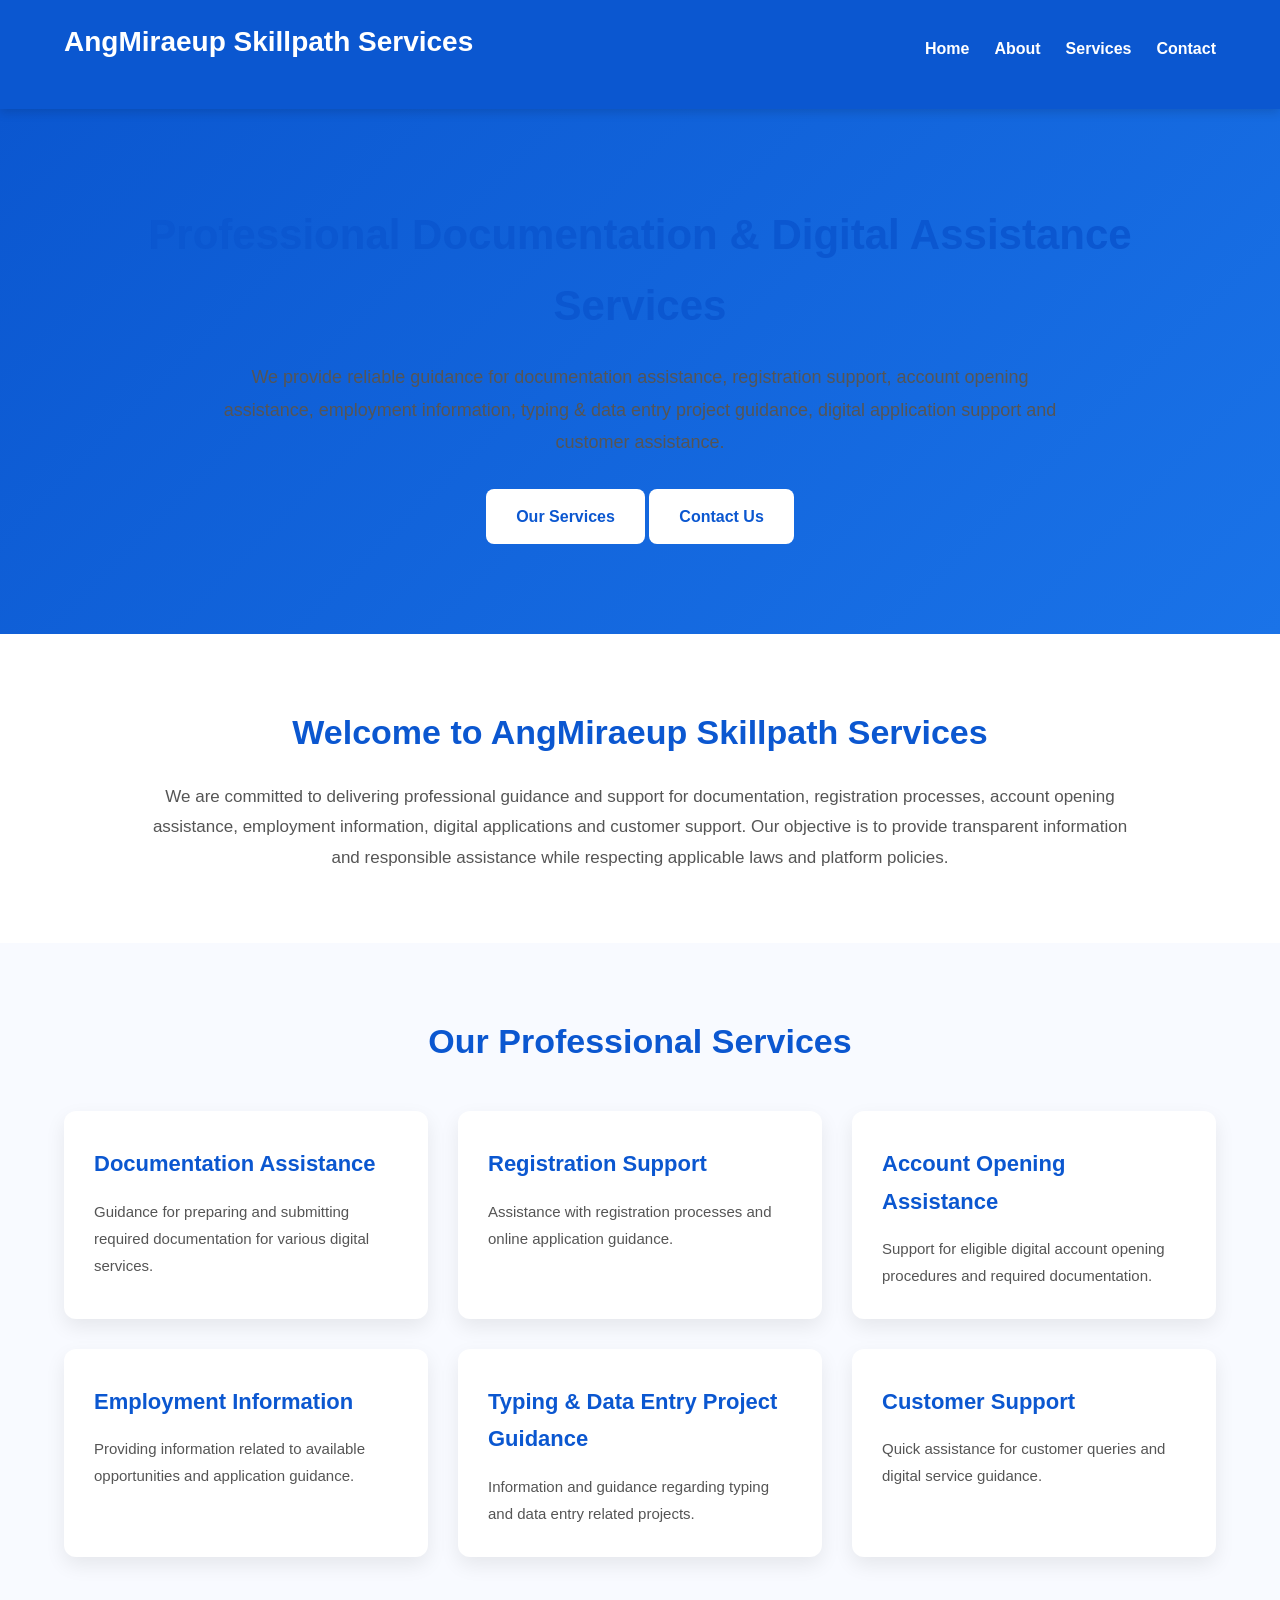
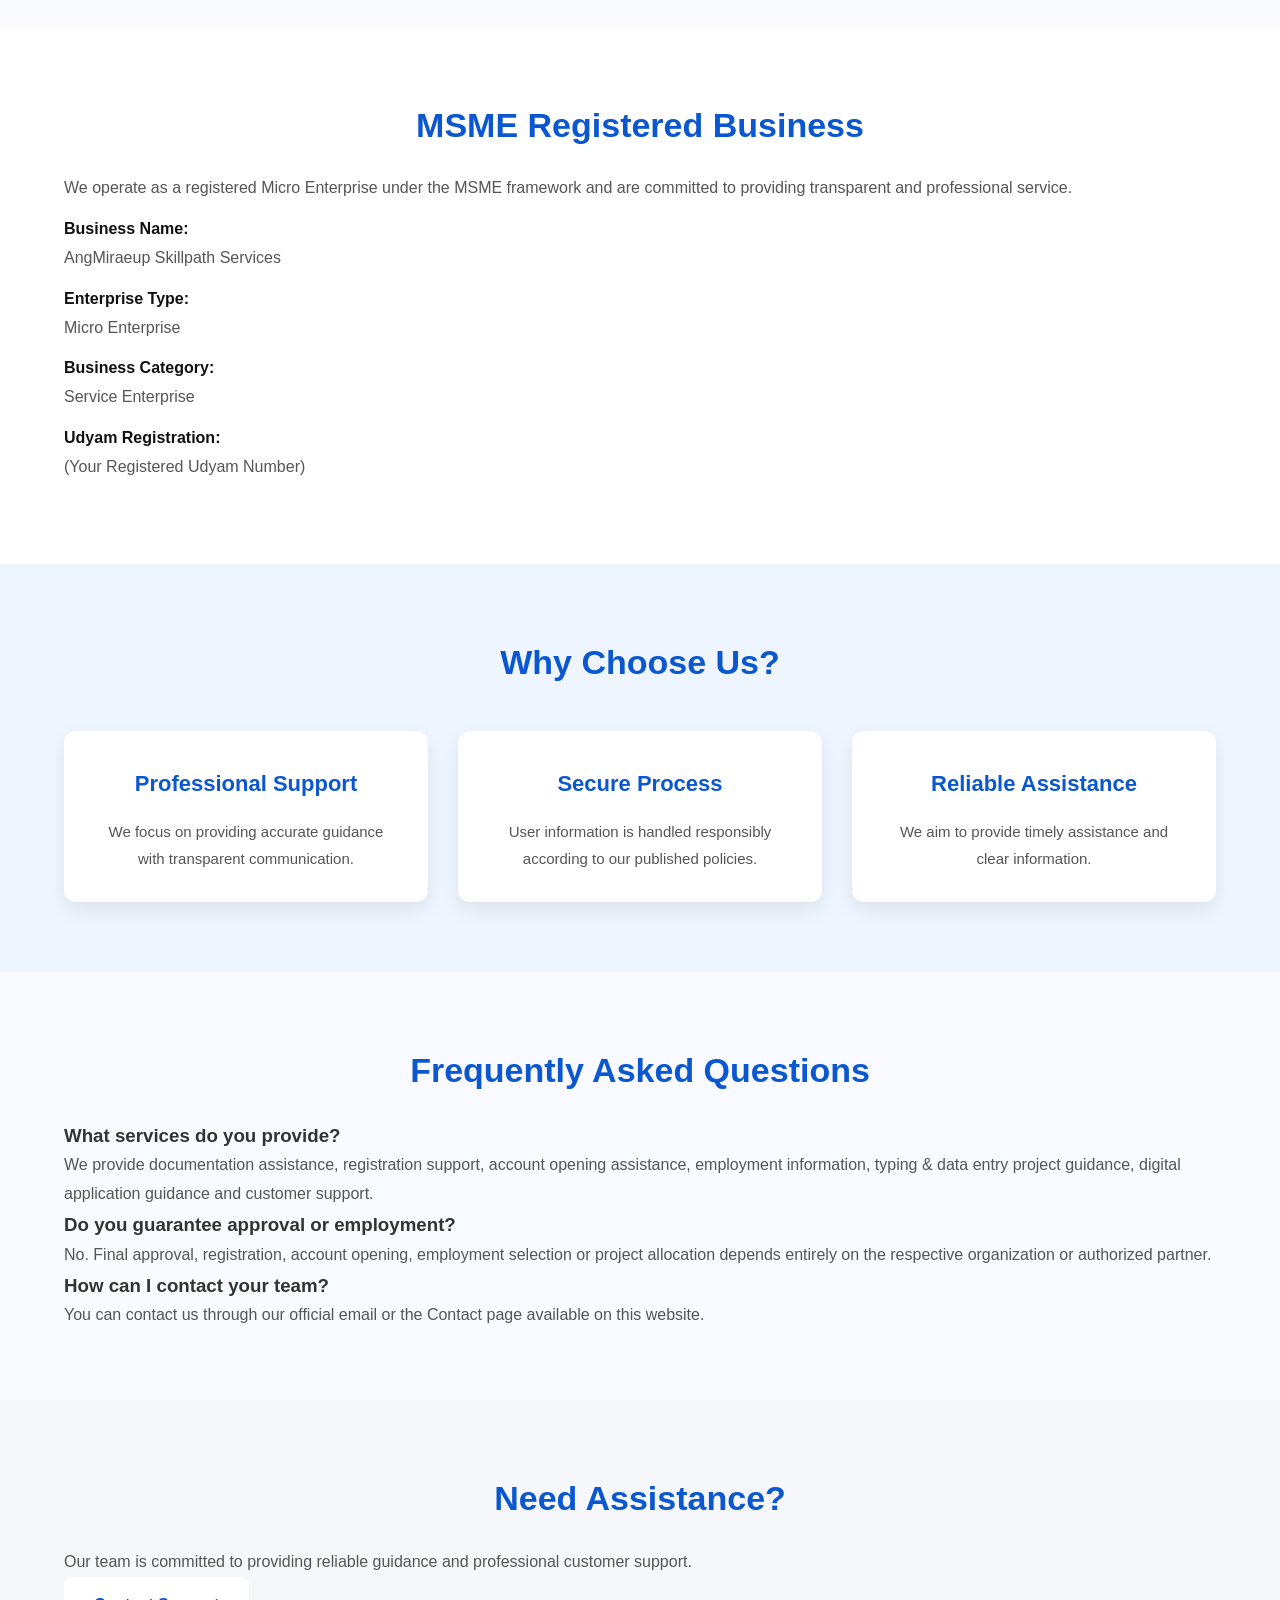
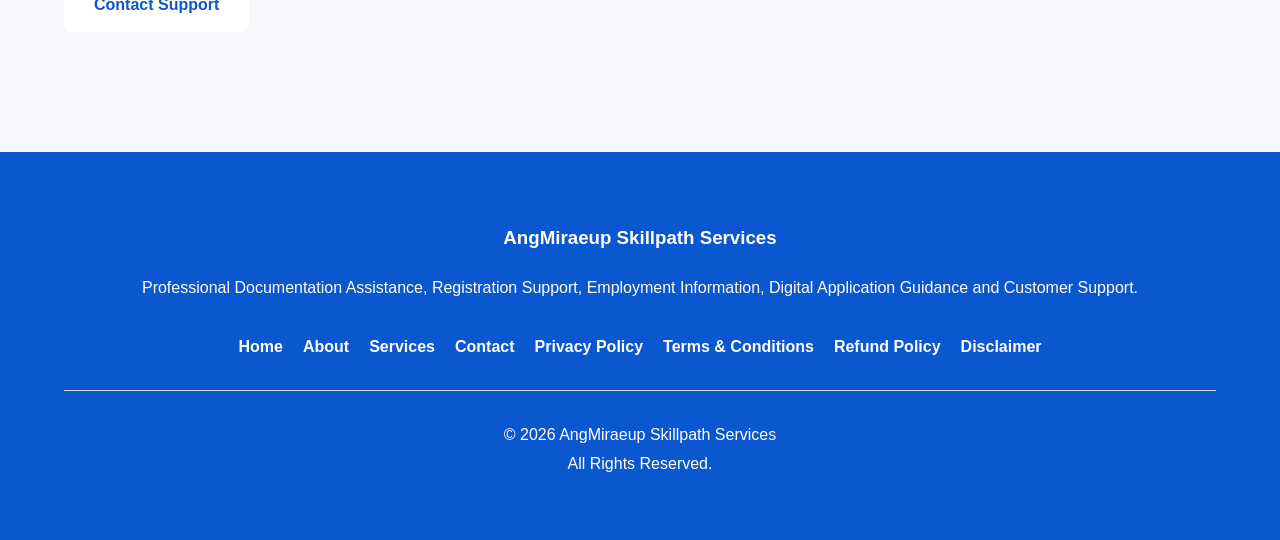
==== commit 915e80f1: "Update index.html" ====
--- a/index.html
+++ b/index.html
@@ -1,21 +1,14 @@
 <!DOCTYPE html>
 <html lang="en">
-
 <head>
-
 <meta charset="UTF-8">
 <meta name="viewport" content="width=device-width, initial-scale=1.0">
 
-<title>AngMiraeup Skillpath Services</title>
-
-<meta name="description"
-content="AngMiraeup Skillpath Services provides documentation assistance, registration support, account opening assistance, employment information, typing & data entry project guidance and customer support.">
-
-<meta name="keywords"
-content="Documentation Assistance, Registration Support, Account Opening Assistance, Employment Information, Typing Project, Data Entry, Customer Support">
-
-<meta name="author"
-content="AngMiraeup Skillpath Services">
+<title>AngMiraeup Skillpath Services | Documentation & Digital Assistance</title>
+
+<meta name="description" content="Professional Documentation Assistance, Registration Support, Employment Information, Account Opening Assistance and Digital Guidance Services.">
+
+<meta name="keywords" content="Documentation Assistance, Registration Support, Employment Information, Digital Services">
 
 <link rel="stylesheet" href="css/style.css">
 
@@ -23,8 +16,6 @@
 
 <body>
 
-<!-- Header Start -->
-
 <header>
 
 <div class="container">
@@ -39,15 +30,13 @@
 
 <ul>
 
-<li><a href="#home">Home</a></li>
-
-<li><a href="#about">About</a></li>
-
-<li><a href="#services">Services</a></li>
-
-<li><a href="#faq">FAQ</a></li>
-
-<li><a href="#contact">Contact</a></li>
+<li><a href="index.html">Home</a></li>
+
+<li><a href="about.html">About</a></li>
+
+<li><a href="services.html">Services</a></li>
+
+<li><a href="contact.html">Contact</a></li>
 
 </ul>
 
@@ -57,26 +46,308 @@
 
 </header>
 
-<!-- Hero Section -->
-
-<section id="home" class="hero">
-
-<div class="hero-content">
-
-<h1>
-Professional Documentation &
-Digital Assistance Services
-</h1>
-
-<p>
-
-We provide documentation assistance,
-registration support,
+<section class="hero">
+
+<div class="container">
+
+<h1>Professional Documentation & Digital Assistance Services</h1>
+
+<p>
+
+We provide reliable guidance for documentation assistance,
+registration support, account opening assistance,
+employment information,
+typing & data entry project guidance,
+digital application support
+and customer assistance.
+
+</p>
+
+<div class="hero-buttons">
+
+<a href="services.html" class="btn">
+Our Services
+</a>
+
+<a href="contact.html" class="btn btn-outline">
+Contact Us
+</a>
+
+</div>
+
+</div>
+
+</section>
+
+<section class="about">
+
+<div class="container">
+
+<h2>Welcome to AngMiraeup Skillpath Services</h2>
+
+<p>
+
+We are committed to delivering professional guidance and support for documentation, registration processes, account opening assistance, employment information, digital applications and customer support.
+
+Our objective is to provide transparent information and responsible assistance while respecting applicable laws and platform policies.
+
+</p>
+
+</div>
+
+</section><section class="services">
+
+<div class="container">
+
+<h2>Our Professional Services</h2>
+
+<div class="service-grid">
+
+<div class="service-card">
+
+<h3>Documentation Assistance</h3>
+
+<p>
+
+Guidance for preparing and submitting required documentation for various digital services.
+
+</p>
+
+</div>
+
+<div class="service-card">
+
+<h3>Registration Support</h3>
+
+<p>
+
+Assistance with registration processes and online application guidance.
+
+</p>
+
+</div>
+
+<div class="service-card">
+
+<h3>Account Opening Assistance</h3>
+
+<p>
+
+Support for eligible digital account opening procedures and required documentation.
+
+</p>
+
+</div>
+
+<div class="service-card">
+
+<h3>Employment Information</h3>
+
+<p>
+
+Providing information related to available opportunities and application guidance.
+
+</p>
+
+</div>
+
+<div class="service-card">
+
+<h3>Typing & Data Entry Project Guidance</h3>
+
+<p>
+
+Information and guidance regarding typing and data entry related projects.
+
+</p>
+
+</div>
+
+<div class="service-card">
+
+<h3>Customer Support</h3>
+
+<p>
+
+Quick assistance for customer queries and digital service guidance.
+
+</p>
+
+</div>
+
+</div>
+
+</div>
+
+</section>
+
+<section class="msme-section">
+
+<div class="container">
+
+<h2>MSME Registered Business</h2>
+
+<div class="msme-card">
+
+<p>
+
+We operate as a registered Micro Enterprise under the MSME framework and are committed to providing transparent and professional service.
+
+</p>
+
+<p>
+
+<strong>Business Name:</strong><br>
+
+AngMiraeup Skillpath Services
+
+</p>
+
+<p>
+
+<strong>Enterprise Type:</strong><br>
+
+Micro Enterprise
+
+</p>
+
+<p>
+
+<strong>Business Category:</strong><br>
+
+Service Enterprise
+
+</p>
+
+<p>
+
+<strong>Udyam Registration:</strong><br>
+
+(Your Registered Udyam Number)
+
+</p>
+
+</div>
+
+</div>
+
+</section>
+
+<section class="why-us">
+
+<div class="container">
+
+<h2>Why Choose Us?</h2>
+
+<div class="service-grid">
+
+<div class="service-card">
+
+<h3>Professional Support</h3>
+
+<p>
+
+We focus on providing accurate guidance with transparent communication.
+
+</p>
+
+</div>
+
+<div class="service-card">
+
+<h3>Secure Process</h3>
+
+<p>
+
+User information is handled responsibly according to our published policies.
+
+</p>
+
+</div>
+
+<div class="service-card">
+
+<h3>Reliable Assistance</h3>
+
+<p>
+
+We aim to provide timely assistance and clear information.
+
+</p>
+
+</div>
+
+</div>
+
+</div>
+
+</section><section class="faq">
+
+<div class="container">
+
+<h2>Frequently Asked Questions</h2>
+
+<div class="faq-grid">
+
+<div class="faq-item">
+
+<h3>What services do you provide?</h3>
+
+<p>
+
+We provide documentation assistance, registration support,
 account opening assistance,
 employment information,
 typing & data entry project guidance,
-digital application guidance
-and customer support services.
+digital application guidance and customer support.
+
+</p>
+
+</div>
+
+<div class="faq-item">
+
+<h3>Do you guarantee approval or employment?</h3>
+
+<p>
+
+No. Final approval, registration, account opening,
+employment selection or project allocation depends entirely
+on the respective organization or authorized partner.
+
+</p>
+
+</div>
+
+<div class="faq-item">
+
+<h3>How can I contact your team?</h3>
+
+<p>
+
+You can contact us through our official email
+or the Contact page available on this website.
+
+</p>
+
+</div>
+
+</div>
+
+</div>
+
+</section>
+
+<section class="contact-banner">
+
+<div class="container">
+
+<h2>Need Assistance?</h2>
+
+<p>
+
+Our team is committed to providing reliable guidance
+and professional customer support.
 
 </p>
 
@@ -90,434 +361,19 @@
 
 </section>
 
-<!-- About Section -->
-
-<section id="about" class="about">
-
-<div class="container">
-
-<h2>About Us</h2>
-
-<p>
-
-AngMiraeup Skillpath Services is committed
-to providing reliable documentation assistance,
-registration support,
-digital application guidance,
-employment information,
-account opening assistance
-and customer support.
-
-Our objective is to help individuals
-understand application procedures
-and available services through
-simple,
-transparent and professional guidance.
-
-</p>
-
-</div>
-
-</section><!-- Services Section -->
-
-<section id="services" class="services">
-
-<div class="container">
-
-<h2>Our Services</h2>
-
-<div class="service-grid">
-
-<div class="service-card">
-
-<h3>📄 Documentation Assistance</h3>
-
-<p>
-Guidance regarding required documents, verification process,
-application procedures and digital documentation support.
-</p>
-
-</div>
-
-<div class="service-card">
-
-<h3>📝 Registration Support</h3>
-
-<p>
-Support for online registration, digital application
-guidance and form submission assistance.
-</p>
-
-</div>
-
-<div class="service-card">
-
-<h3>👤 Account Opening Assistance</h3>
-
-<p>
-General guidance regarding account opening procedures
-through applicable partner platforms.
-</p>
-
-</div>
-
-<div class="service-card">
-
-<h3>💼 Employment Information</h3>
-
-<p>
-Information regarding available opportunities,
-application guidance and recruitment updates
-from partner organizations where applicable.
-</p>
-
-</div>
-
-<div class="service-card">
-
-<h3>⌨️ Typing & Data Entry Project Information</h3>
-
-<p>
-Information regarding typing and data entry related
-projects and application guidance where applicable.
-</p>
-
-</div>
-
-<div class="service-card">
-
-<h3>📞 Customer Support</h3>
-
-<p>
-Responsive customer assistance through our official
-communication channels during business hours.
-</p>
-
-</div>
-
-</div>
-
-</div>
-
-</section>
-
-<!-- Why Choose Us -->
-
-<section class="why-us">
-
-<div class="container">
-
-<h2>Why Choose Us</h2>
-
-<div class="service-grid">
-
-<div class="service-card">
-
-<h3>✔ Professional Guidance</h3>
-
-<p>
-
-Easy to understand documentation
-and application support.
-
-</p>
-
-</div>
-
-<div class="service-card">
-
-<h3>🔒 Privacy Focused</h3>
-
-<p>
-
-We respect user privacy and follow
-our published privacy policy.
-
-</p>
-
-</div>
-
-<div class="service-card">
-
-<h3>🤝 Trusted Support</h3>
-
-<p>
-
-Professional customer support
-during business hours.
-
-</p>
-
-</div>
-
-</div>
-
-</div>
-
-</section>
-
-<!-- MSME Registration -->
-
-<section class="msme-section">
-
-<div class="container">
-
-<h2>Business Registration</h2>
-
-<div class="service-card">
-
-<h3>Government Registered Micro Enterprise</h3>
-
-<p>
-
-<strong>Business Name:</strong><br>
-
-AngMiraeup Skillpath Services
-
-</p>
-
-<p>
-
-<strong>Registration Type:</strong><br>
-
-Udyam (MSME) Registered Micro Enterprise
-
-</p>
-
-<p>
-
-<strong>UDYAM Registration Number:</strong><br>
-
-UDYAM-WB-14-0283485
-
-</p>
-
-<p>
-
-<strong>Enterprise Category:</strong><br>
-
-Micro Enterprise
-
-</p>
-
-<p>
-
-<strong>Business Activity:</strong><br>
-
-Services
-
-</p>
-
-<p>
-
-<strong>Registration Date:</strong><br>
-
-25 June 2026
-
-</p>
-
-<p>
-
-This business provides documentation assistance,
-registration support,
-account opening assistance,
-employment information,
-digital application guidance,
-typing & data entry project information
-and customer support services.
-
-</p>
-
-</div>
-
-</div>
-
-</section><!-- ================= FAQ ================= -->
-
-<section id="faq" class="faq">
-
-<div class="container">
-
-<h2>Frequently Asked Questions</h2>
-
-<div class="faq-box">
-
-<h3>What services do you provide?</h3>
-
-<p>
-
-We provide documentation assistance, registration support,
-account opening assistance, digital application guidance,
-employment information and customer support services.
-
-</p>
-
-</div>
-
-<div class="faq-box">
-
-<h3>Do you guarantee job placement?</h3>
-
-<p>
-
-No. We provide guidance and information only.
-Final selection depends on the respective organization
-or authorized partner.
-
-</p>
-
-</div>
-
-<div class="faq-box">
-
-<h3>Do you guarantee account approval?</h3>
-
-<p>
-
-No. Account approval depends upon the policies
-and eligibility requirements of the respective
-organization or partner.
-
-</p>
-
-</div>
-
-<div class="faq-box">
-
-<h3>How can I contact support?</h3>
-
-<p>
-
-You can contact us through our official support email
-during business hours.
-
-</p>
-
-</div>
-
-</div>
-
-</section>
-
-<!-- ================= CONTACT ================= -->
-
-<section id="contact" class="contact">
-
-<div class="container">
-
-<h2>Contact Us</h2>
-
-<div class="contact-card">
-
-<h3>Business Information</h3>
-
-<p>
-
-<strong>Business Name</strong><br>
-
-AngMiraeup Skillpath Services
-
-</p>
-
-<p>
-
-<strong>Support Email</strong><br>
-
-support@angmiraeupskillpathservices.online
-
-</p>
-
-<p>
-
-<strong>Website</strong><br>
-
-https://angmiraeupskillpathservices.online
-
-</p>
-
-<p>
-
-<strong>Business Hours</strong><br>
-
-Monday – Saturday<br>
-
-09:00 AM – 06:00 PM (IST)
-
-</p>
-
-</div>
-
-<div class="contact-card">
-
-<h3>Important Information</h3>
-
-<p>
-
-We provide documentation assistance,
-registration support,
-account opening assistance,
-employment information,
-typing & data entry project information,
-digital application guidance
-and customer support.
-
-</p>
-
-<p>
-
-Final approval, verification,
-selection or activation of any service
-is subject to the respective
-organization or authorized partner's
-policies and eligibility criteria.
-
-</p>
-
-</div>
-
-</div>
-
-</section>
-
-<!-- ================= NOTICE ================= -->
-
-<section class="notice">
-
-<div class="container">
-
-<h2>Important Notice</h2>
-
-<p>
-
-For your security, never share passwords,
-bank PINs or authentication codes through
-unofficial channels.
-
-Where identity verification is required,
-please complete it only through the
-official platform or authorized partner.
-
-</p>
-
-</div>
-
-</section><!-- ================= FOOTER ================= -->
-
 <footer>
 
 <div class="container">
 
-<h2>AngMiraeup Skillpath Services</h2>
+<h3>AngMiraeup Skillpath Services</h3>
 
 <p>
 
 Professional Documentation Assistance,
 Registration Support,
-Account Opening Assistance,
 Employment Information,
-Typing & Data Entry Project Information,
 Digital Application Guidance
-and Customer Support Services.
+and Customer Support.
 
 </p>
 
@@ -525,11 +381,11 @@
 
 <a href="index.html">Home</a>
 
-<a href="about.html">About Us</a>
+<a href="about.html">About</a>
 
 <a href="services.html">Services</a>
 
-<a href="contact.html">Contact Us</a>
+<a href="contact.html">Contact</a>
 
 <a href="privacy-policy.html">Privacy Policy</a>
 
@@ -543,87 +399,12 @@
 
 <hr>
 
-<h3>Business Details</h3>
-
-<p>
-
-<strong>Business Name:</strong><br>
-
-AngMiraeup Skillpath Services
-
-</p>
-
-<p>
-
-<strong>Business Registration:</strong><br>
-
-UDYAM-WB-14-0283485
-
-</p>
-
-<p>
-
-<strong>Enterprise Type:</strong><br>
-
-Micro Enterprise (MSME)
-
-</p>
-
-<p>
-
-<strong>Business Activity:</strong><br>
-
-Services
-
-</p>
-
-<p>
-
-<strong>Support Email:</strong><br>
-
-support@angmiraeupskillpathservices.online
-
-</p>
-
-<p>
-
-<strong>Official Website:</strong><br>
-
-https://angmiraeupskillpathservices.online
-
-</p>
-
-<p>
-
-<strong>Business Hours:</strong><br>
-
-Monday – Saturday<br>
-
-09:00 AM – 06:00 PM (IST)
-
-</p>
-
-<hr>
-
-<p>
-
-This website provides information and assistance related to documentation,
-registration support, account opening assistance,
-employment information, typing & data entry project information,
-digital application guidance and customer support.
-
-Final approval, verification, registration,
-selection or activation of any service depends upon
-the respective organization or authorized partner.
-
-</p>
+<p>
+
+© 2026 AngMiraeup Skillpath Services
 
 <br>
 
-<p>
-
-© 2026 AngMiraeup Skillpath Services.<br>
-
 All Rights Reserved.
 
 </p>
@@ -634,4 +415,4 @@
 
 </body>
 
-</html>+</html>
--- a/css/style.css
+++ b/css/style.css
@@ -0,0 +1,871 @@
+/* ==========================================
+   AngMiraeup Skillpath Services
+   Professional CSS
+========================================== */
+
+*{
+margin:0;
+padding:0;
+box-sizing:border-box;
+}
+
+html{
+scroll-behavior:smooth;
+}
+
+body{
+font-family:Arial,Helvetica,sans-serif;
+background:#f5f7fb;
+color:#333;
+line-height:1.7;
+}
+
+.container{
+width:90%;
+max-width:1200px;
+margin:auto;
+}
+
+/* ================= HEADER ================= */
+
+header{
+background:#0b57d0;
+color:#fff;
+padding:18px 0;
+position:sticky;
+top:0;
+z-index:999;
+box-shadow:0 3px 10px rgba(0,0,0,.15);
+}
+
+header .container{
+display:flex;
+justify-content:space-between;
+align-items:center;
+flex-wrap:wrap;
+}
+
+.logo h2{
+font-size:28px;
+font-weight:bold;
+color:#fff;
+}
+
+nav ul{
+display:flex;
+list-style:none;
+gap:25px;
+}
+
+nav ul li a{
+text-decoration:none;
+color:#fff;
+font-weight:600;
+transition:.3s;
+}
+
+nav ul li a:hover{
+color:#ffd54f;
+}
+
+/* ================= HERO ================= */
+
+.hero{
+background:linear-gradient(135deg,#0b57d0,#1a73e8);
+color:#fff;
+text-align:center;
+padding:90px 20px;
+}
+
+.hero h1{
+font-size:42px;
+margin-bottom:20px;
+}
+
+.hero p{
+max-width:850px;
+margin:auto;
+font-size:18px;
+margin-bottom:30px;
+}
+
+.btn{
+display:inline-block;
+background:#fff;
+color:#0b57d0;
+padding:14px 30px;
+text-decoration:none;
+font-weight:bold;
+border-radius:8px;
+transition:.3s;
+}
+
+.btn:hover{
+background:#ffd54f;
+color:#000;
+transform:translateY(-3px);
+}
+
+/* ================= COMMON ================= */
+
+section{
+padding:70px 0;
+}
+
+h1,h2{
+color:#0b57d0;
+margin-bottom:25px;
+text-align:center;
+}
+
+p{
+font-size:16px;
+line-height:1.8;
+color:#555;
+}/* ================= ABOUT SECTION ================= */
+
+.about{
+background:#ffffff;
+}
+
+.about .container{
+max-width:1000px;
+text-align:center;
+}
+
+.about p{
+font-size:17px;
+color:#555;
+}
+
+/* ================= SERVICES ================= */
+
+.services{
+background:#f8faff;
+}
+
+.service-grid{
+display:grid;
+grid-template-columns:repeat(auto-fit,minmax(280px,1fr));
+gap:30px;
+margin-top:40px;
+}
+
+.service-card{
+background:#ffffff;
+padding:30px;
+border-radius:12px;
+box-shadow:0 8px 20px rgba(0,0,0,.08);
+transition:.3s;
+border-top:4px solid transparent;
+}
+
+.service-card:hover{
+transform:translateY(-8px);
+border-top:4px solid #0b57d0;
+box-shadow:0 12px 25px rgba(0,0,0,.12);
+}
+
+.service-card h3{
+color:#0b57d0;
+margin-bottom:15px;
+font-size:22px;
+}
+
+.service-card p{
+font-size:15px;
+color:#555;
+}
+
+/* ================= WHY CHOOSE US ================= */
+
+.why-us{
+background:#eef5ff;
+}
+
+.why-us .service-card{
+text-align:center;
+}
+
+/* ================= MSME SECTION ================= */
+
+.msme-section{
+background:#ffffff;
+}
+
+.msme-section .service-card{
+max-width:900px;
+margin:auto;
+}
+
+.msme-section p{
+margin-bottom:12px;
+}
+
+.msme-section strong{
+color:#111;
+}
+
+/* ================= SECTION TITLE ================= */
+
+section h2{
+font-size:34px;
+font-weight:700;
+margin-bottom:20px;
+}
+
+section p{
+line-height:1.8;
+}
+
+/* ================= LIST ================= */
+
+ul{
+padding-left:22px;
+}
+
+li{
+margin-bottom:10px;
+line-height:1.8;
+}/* ================= FAQ ================= */
+
+.faq{
+background:#f8faff;
+}
+
+.faq-box{
+background:#ffffff;
+padding:25px;
+margin-bottom:20px;
+border-left:5px solid #0b57d0;
+border-radius:10px;
+box-shadow:0 5px 15px rgba(0,0,0,.08);
+transition:.3s;
+}
+
+.faq-box:hover{
+transform:translateY(-5px);
+}
+
+.faq-box h3{
+color:#0b57d0;
+margin-bottom:12px;
+font-size:20px;
+}
+
+.faq-box p{
+font-size:16px;
+color:#555;
+}
+
+/* ================= CONTACT ================= */
+
+.contact{
+background:#ffffff;
+}
+
+.contact-card{
+background:#ffffff;
+padding:30px;
+border-radius:12px;
+box-shadow:0 8px 20px rgba(0,0,0,.08);
+margin:25px 0;
+}
+
+.contact-card h2,
+.contact-card h3{
+color:#0b57d0;
+margin-bottom:18px;
+}
+
+.contact-card p{
+margin-bottom:12px;
+}
+
+.contact-card ul{
+margin-top:10px;
+padding-left:20px;
+}
+
+.contact-card li{
+margin-bottom:10px;
+}
+
+/* ================= NOTICE ================= */
+
+.notice{
+background:#eef5ff;
+text-align:center;
+}
+
+.notice .container{
+max-width:900px;
+}
+
+.notice p{
+font-size:17px;
+}
+
+/* ================= POLICY PAGE ================= */
+
+.policy-page{
+background:#ffffff;
+}
+
+.policy-page .container{
+max-width:1000px;
+}
+
+.policy-page h1{
+font-size:38px;
+margin-bottom:25px;
+}
+
+.policy-page h2{
+text-align:left;
+margin-top:35px;
+margin-bottom:15px;
+color:#0b57d0;
+}
+
+.policy-page p{
+margin-bottom:15px;
+}
+
+.policy-page ul{
+margin:15px 0;
+padding-left:25px;
+}
+
+.policy-page li{
+margin-bottom:10px;
+}
+
+/* ================= HORIZONTAL LINE ================= */
+
+hr{
+border:none;
+border-top:1px solid #ddd;
+margin:30px 0;
+}/* ================= FOOTER ================= */
+
+footer{
+background:#0b57d0;
+color:#ffffff;
+padding:50px 0;
+margin-top:50px;
+}
+
+footer .container{
+text-align:center;
+}
+
+footer h2{
+color:#ffffff;
+margin-bottom:20px;
+}
+
+footer h3{
+color:#ffffff;
+margin:20px 0;
+}
+
+footer p{
+color:#ffffff;
+margin-bottom:12px;
+}
+
+.footer-links{
+display:flex;
+justify-content:center;
+align-items:center;
+flex-wrap:wrap;
+gap:20px;
+margin:30px 0;
+}
+
+.footer-links a{
+color:#ffffff;
+text-decoration:none;
+font-weight:600;
+transition:.3s;
+}
+
+.footer-links a:hover{
+color:#ffd54f;
+}
+
+/* ================= BUTTON EFFECT ================= */
+
+.btn:hover{
+box-shadow:0 10px 25px rgba(0,0,0,.25);
+}
+
+/* ================= LINK EFFECT ================= */
+
+a{
+transition:.3s;
+}
+
+/* ================= CARD EFFECT ================= */
+
+.service-card,
+.contact-card,
+.faq-box{
+
+transition:all .35s ease;
+
+}
+
+.service-card:hover,
+.contact-card:hover,
+.faq-box:hover{
+
+transform:translateY(-8px);
+
+box-shadow:0 15px 30px rgba(0,0,0,.15);
+
+}
+
+/* ================= TABLET ================= */
+
+@media(max-width:992px){
+
+.hero h1{
+font-size:34px;
+}
+
+.hero p{
+font-size:17px;
+}
+
+.logo h2{
+font-size:24px;
+}
+
+.service-grid{
+grid-template-columns:repeat(2,1fr);
+}
+
+}
+
+/* ================= MOBILE ================= */
+
+@media(max-width:768px){
+
+header .container{
+
+flex-direction:column;
+
+text-align:center;
+
+}
+
+nav ul{
+
+flex-direction:column;
+
+gap:15px;
+
+margin-top:20px;
+
+}
+
+.hero{
+
+padding:70px 20px;
+
+}
+
+.hero h1{
+
+font-size:30px;
+
+}
+
+.hero p{
+
+font-size:16px;
+
+}
+
+section{
+
+padding:60px 0;
+
+}
+
+.service-grid{
+
+grid-template-columns:1fr;
+
+}
+
+.footer-links{
+
+flex-direction:column;
+
+gap:15px;
+
+}
+
+.policy-page h1{
+
+font-size:30px;
+
+}
+
+.policy-page h2{
+
+font-size:24px;
+
+}
+
+}
+
+/* ================= SMALL MOBILE ================= */
+
+@media(max-width:480px){
+
+.container{
+
+width:95%;
+
+}
+
+.hero h1{
+
+font-size:24px;
+
+}
+
+.hero p{
+
+font-size:15px;
+
+}
+
+.logo h2{
+
+font-size:20px;
+
+}
+
+.btn{
+
+display:block;
+
+width:100%;
+
+text-align:center;
+
+}
+
+.contact-card,
+.service-card,
+.faq-box{
+
+padding:20px;
+
+}
+
+}
+
+/* ================= END OF STYLE ================= *//* ==========================================
+   EXTRA PROFESSIONAL STYLING
+========================================== */
+
+/* Selection Color */
+
+::selection{
+background:#0b57d0;
+color:#ffffff;
+}
+
+/* Scrollbar */
+
+::-webkit-scrollbar{
+width:10px;
+}
+
+::-webkit-scrollbar-track{
+background:#e9eef8;
+}
+
+::-webkit-scrollbar-thumb{
+background:#0b57d0;
+border-radius:10px;
+}
+
+::-webkit-scrollbar-thumb:hover{
+background:#0847ad;
+}
+
+/* Images */
+
+img{
+max-width:100%;
+height:auto;
+display:block;
+}
+
+/* Tables */
+
+table{
+width:100%;
+border-collapse:collapse;
+margin:25px 0;
+}
+
+table th{
+background:#0b57d0;
+color:#fff;
+padding:12px;
+}
+
+table td{
+padding:12px;
+border:1px solid #ddd;
+}
+
+/* Form */
+
+form{
+margin-top:20px;
+}
+
+input,
+textarea,
+select{
+
+width:100%;
+padding:14px;
+margin-bottom:18px;
+border:1px solid #d5d5d5;
+border-radius:8px;
+font-size:16px;
+outline:none;
+transition:.3s;
+
+}
+
+input:focus,
+textarea:focus,
+select:focus{
+
+border-color:#0b57d0;
+box-shadow:0 0 10px rgba(11,87,208,.15);
+
+}
+
+textarea{
+
+resize:vertical;
+min-height:140px;
+
+}
+
+button{
+
+background:#0b57d0;
+color:#fff;
+padding:14px 28px;
+border:none;
+border-radius:8px;
+cursor:pointer;
+font-size:16px;
+font-weight:bold;
+transition:.3s;
+
+}
+
+button:hover{
+
+background:#0847ad;
+
+}
+
+/* Utility */
+
+.text-center{
+text-align:center;
+}
+
+.mt-20{
+margin-top:20px;
+}
+
+.mt-30{
+margin-top:30px;
+}
+
+.mt-40{
+margin-top:40px;
+}
+
+.mb-20{
+margin-bottom:20px;
+}
+
+.mb-30{
+margin-bottom:30px;
+}
+
+.shadow{
+
+box-shadow:0 8px 20px rgba(0,0,0,.08);
+
+}
+
+.rounded{
+
+border-radius:12px;
+
+}
+
+/* Animation */
+
+@keyframes fadeIn{
+
+from{
+opacity:0;
+transform:translateY(20px);
+}
+
+to{
+opacity:1;
+transform:translateY(0);
+}
+
+}
+
+.hero,
+.about,
+.services,
+.why-us,
+.msme-section,
+.contact,
+.policy-page,
+.notice,
+footer{
+
+animation:fadeIn .6s ease;
+
+}
+
+/* ================= END OF FILE ================= */
+/* ==========================================
+   POLICY / ABOUT / CONTACT EXTRA STYLES
+========================================== */
+
+.policy-page h1{
+font-size:38px;
+font-weight:700;
+text-align:center;
+margin-bottom:20px;
+}
+
+.policy-page h2{
+font-size:26px;
+font-weight:600;
+margin-top:35px;
+margin-bottom:15px;
+color:#0b57d0;
+}
+
+.policy-page strong{
+color:#222;
+}
+
+.policy-page a{
+color:#0b57d0;
+text-decoration:none;
+font-weight:600;
+}
+
+.policy-page a:hover{
+text-decoration:underline;
+}
+
+.policy-page ul{
+margin:18px 0;
+padding-left:28px;
+}
+
+.policy-page li{
+margin-bottom:10px;
+}
+
+.contact-card strong{
+color:#222;
+}
+
+.contact-card a{
+color:#0b57d0;
+text-decoration:none;
+}
+
+.contact-card a:hover{
+text-decoration:underline;
+}
+
+/* Footer Responsive */
+
+@media(max-width:768px){
+
+footer{
+padding:35px 15px;
+}
+
+footer h2{
+font-size:24px;
+}
+
+footer h3{
+font-size:20px;
+}
+
+footer p{
+font-size:15px;
+line-height:1.7;
+}
+
+.footer-links{
+display:flex;
+flex-direction:column;
+gap:10px;
+}
+
+.footer-links a{
+display:block;
+padding:5px 0;
+}
+
+}
+
+/* Small Mobile */
+
+@media(max-width:480px){
+
+.policy-page h1{
+font-size:28px;
+}
+
+.policy-page h2{
+font-size:22px;
+}
+
+.policy-page p,
+.policy-page li{
+font-size:15px;
+}
+
+.logo h2{
+font-size:18px;
+}
+
+nav ul li a{
+font-size:15px;
+}
+
+}
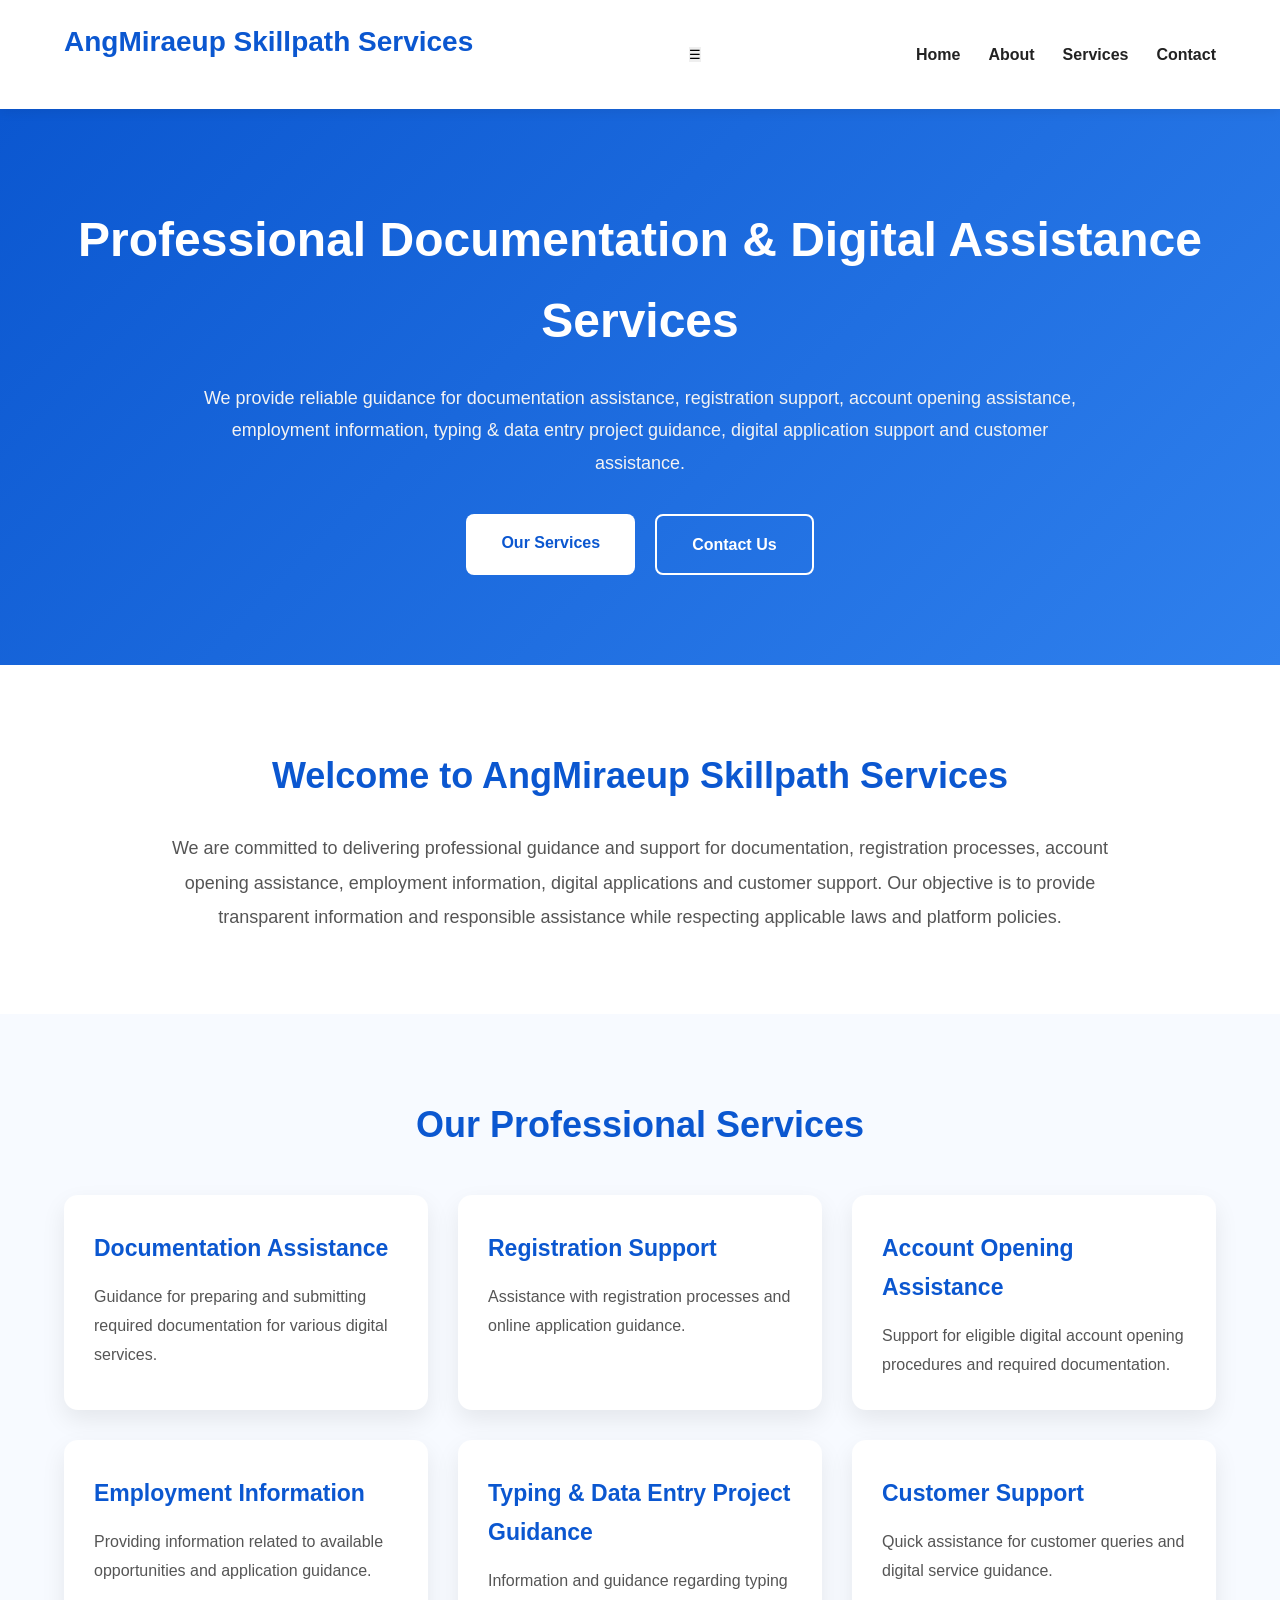
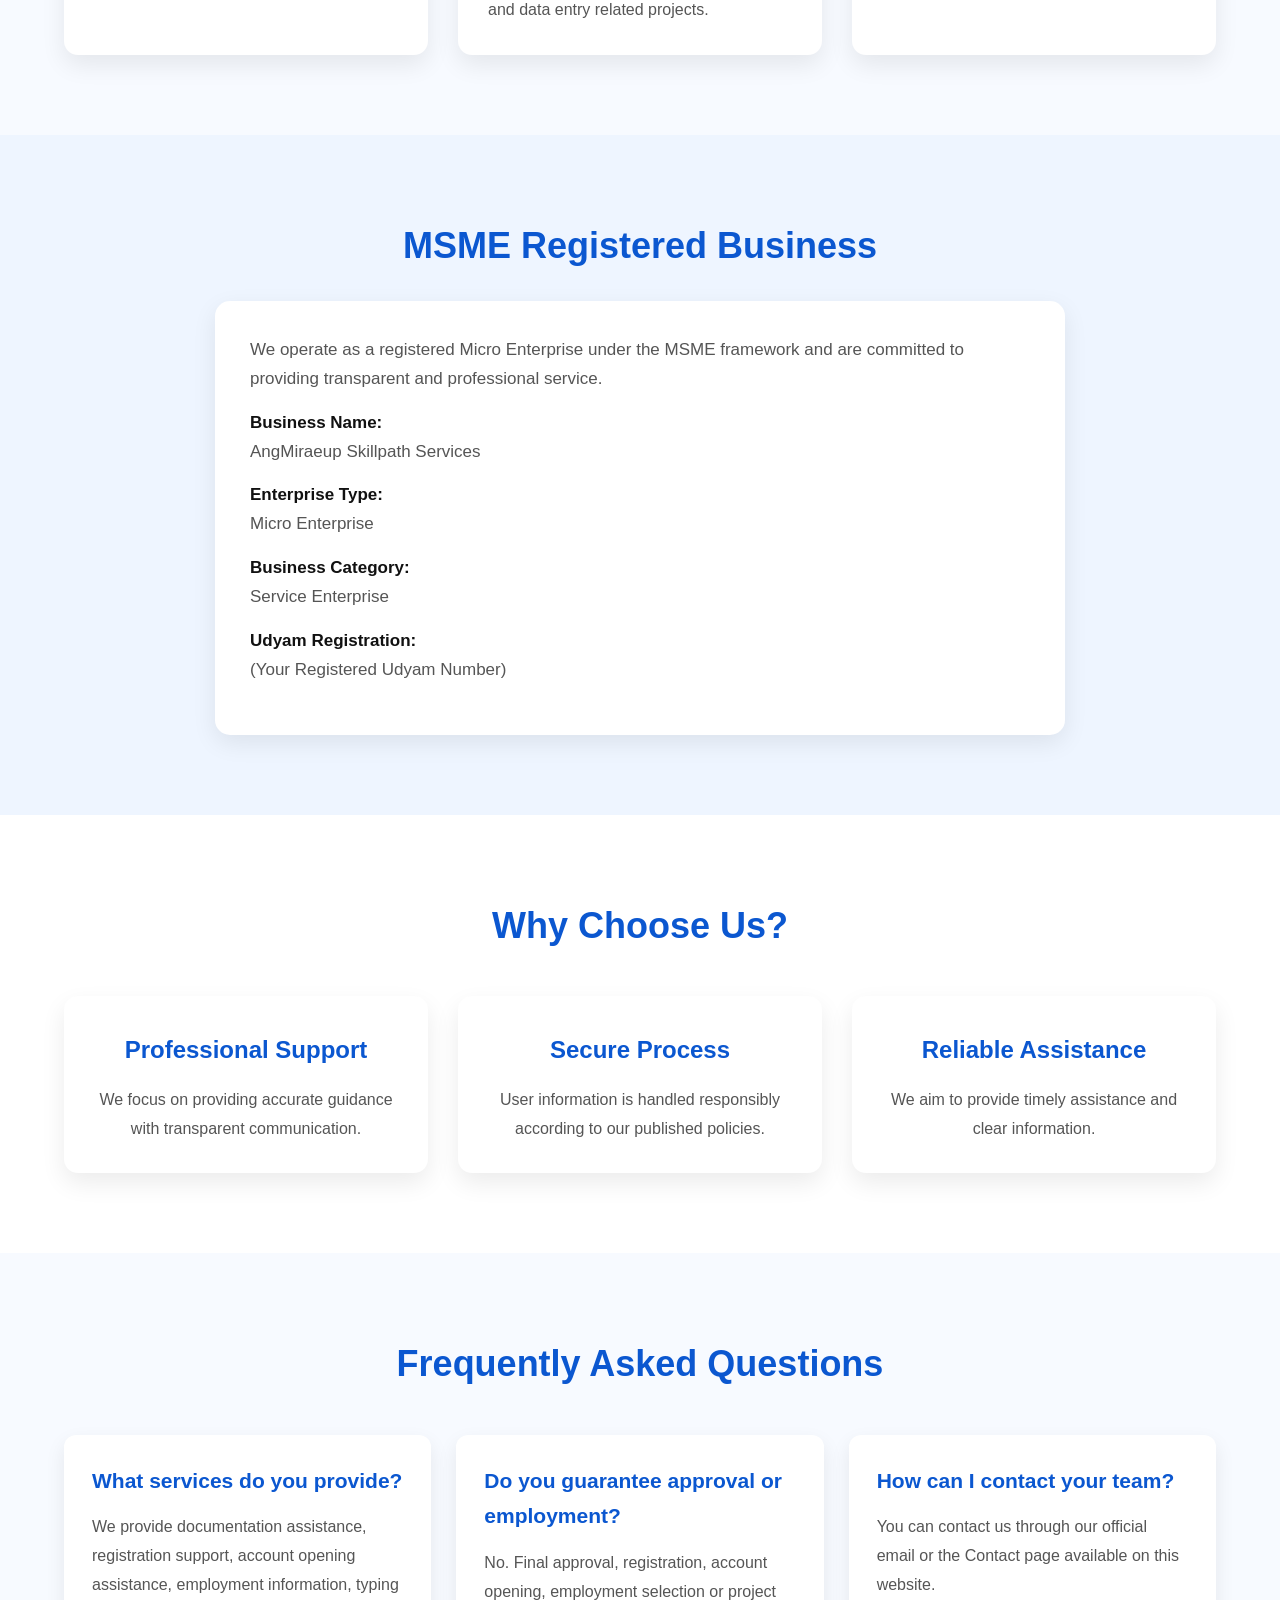
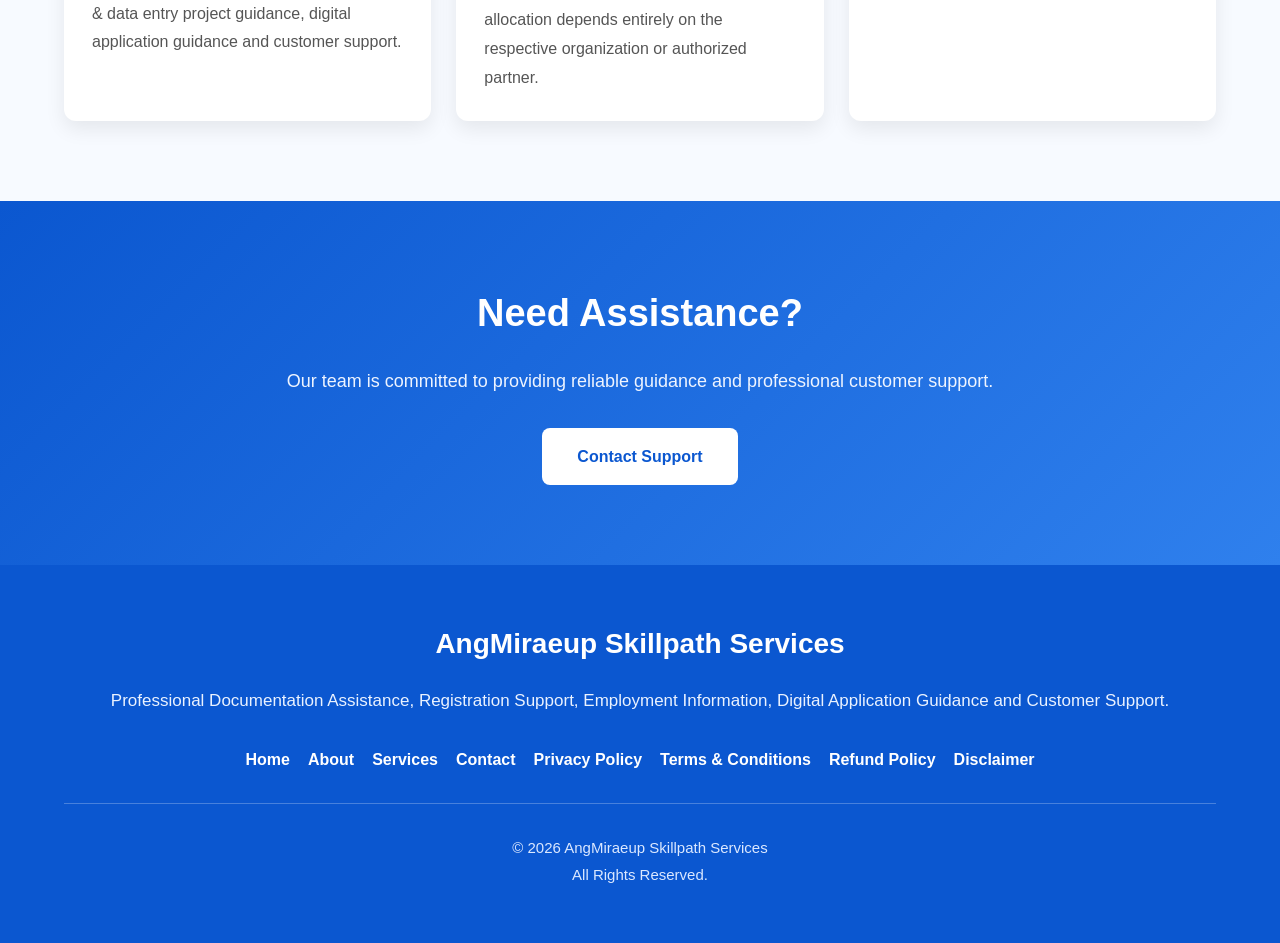
==== commit d24ad78b: "Update index.html" ====
--- a/index.html
+++ b/index.html
@@ -21,12 +21,12 @@
 <div class="container">
 
 <div class="logo">
-
 <h2>AngMiraeup Skillpath Services</h2>
-
-</div>
-
-<nav>
+</div>
+
+<button class="menu-toggle">&#9776;</button>
+
+<nav id="navbar">
 
 <ul>
 
@@ -412,7 +412,18 @@
 </div>
 
 </footer>
-
+<script>
+
+const menu=document.querySelector(".menu-toggle");
+const nav=document.querySelector("#navbar");
+
+menu.onclick=function(){
+
+nav.classList.toggle("show");
+
+}
+
+</script>
 </body>
 
 </html>
--- a/css/style.css
+++ b/css/style.css
@@ -1,7 +1,7 @@
-/* ==========================================
+/* ===================================================
    AngMiraeup Skillpath Services
-   Professional CSS
-========================================== */
+   Professional Responsive CSS
+=================================================== */
 
 *{
 margin:0;
@@ -15,7 +15,7 @@
 
 body{
 font-family:Arial,Helvetica,sans-serif;
-background:#f5f7fb;
+background:#f4f7fc;
 color:#333;
 line-height:1.7;
 }
@@ -29,843 +29,1002 @@
 /* ================= HEADER ================= */
 
 header{
+
+background:#ffffff;
+
+box-shadow:0 2px 12px rgba(0,0,0,.08);
+
+position:sticky;
+
+top:0;
+
+z-index:999;
+
+}
+
+header .container{
+
+display:flex;
+
+justify-content:space-between;
+
+align-items:center;
+
+padding:18px 0;
+
+}
+
+.logo h2{
+
+font-size:28px;
+
+font-weight:700;
+
+color:#0b57d0;
+
+}
+
+nav ul{
+
+display:flex;
+
+list-style:none;
+
+gap:28px;
+
+}
+
+nav ul li a{
+
+text-decoration:none;
+
+font-weight:600;
+
+color:#222;
+
+transition:.3s;
+
+}
+
+nav ul li a:hover{
+
+color:#0b57d0;
+
+}
+
+/* ================= HERO ================= */
+
+.hero{
+
+background:linear-gradient(135deg,#0b57d0,#2f80ed);
+
+padding:90px 0;
+
+text-align:center;
+
+color:#fff;
+
+}
+
+.hero h1{
+
+font-size:48px;
+
+margin-bottom:20px;
+
+font-weight:700;
+
+}
+
+.hero p{
+
+max-width:900px;
+
+margin:auto;
+
+font-size:18px;
+
+line-height:1.8;
+
+margin-bottom:35px;
+
+color:#f3f3f3;
+
+}
+
+.hero-buttons{
+
+display:flex;
+
+justify-content:center;
+
+gap:20px;
+
+flex-wrap:wrap;
+
+}
+
+/* ================= BUTTON ================= */
+
+.btn{
+
+display:inline-block;
+
+padding:15px 35px;
+
+background:#ffffff;
+
+color:#0b57d0;
+
+border-radius:8px;
+
+text-decoration:none;
+
+font-weight:bold;
+
+transition:.3s;
+
+}
+
+.btn:hover{
+
+transform:translateY(-3px);
+
+background:#ffd54f;
+
+color:#000;
+
+}
+
+.btn-outline{
+
+background:transparent;
+
+border:2px solid #fff;
+
+color:#fff;
+
+}
+
+.btn-outline:hover{
+
+background:#fff;
+
+color:#0b57d0;
+
+}
+
+/* ================= SECTION ================= */
+
+section{
+
+padding:80px 0;
+
+}
+
+h2{
+
+text-align:center;
+
+font-size:36px;
+
+margin-bottom:25px;
+
+color:#0b57d0;
+
+}
+
+p{
+
+font-size:17px;
+
+color:#555;
+
+}/* ================= PAGE HEADER ================= */
+
+.page-header{
+
+background:linear-gradient(135deg,#0b57d0,#2f80ed);
+
+padding:70px 0;
+
+text-align:center;
+
+color:#fff;
+
+}
+
+.page-header h1{
+
+font-size:42px;
+
+margin-bottom:15px;
+
+color:#fff;
+
+}
+
+.page-header p{
+
+font-size:18px;
+
+color:#eef4ff;
+
+}
+
+/* ================= ABOUT ================= */
+
+.about{
+
+background:#fff;
+
+}
+
+.about .container{
+
+max-width:1000px;
+
+text-align:center;
+
+}
+
+.about p{
+
+font-size:18px;
+
+line-height:1.9;
+
+}
+
+/* ================= ABOUT PAGE ================= */
+
+.about-page{
+
+background:#fff;
+
+}
+
+.about-page h2{
+
+text-align:left;
+
+margin-top:35px;
+
+margin-bottom:18px;
+
+}
+
+.about-page ul{
+
+padding-left:25px;
+
+margin:20px 0;
+
+}
+
+.about-page li{
+
+margin-bottom:12px;
+
+font-size:16px;
+
+}
+
+/* ================= SERVICES ================= */
+
+.services,
+.services-page{
+
+background:#f7faff;
+
+}
+
+.service-grid{
+
+display:grid;
+
+grid-template-columns:repeat(auto-fit,minmax(280px,1fr));
+
+gap:30px;
+
+margin-top:40px;
+
+}
+
+.service-card{
+
+background:#fff;
+
+padding:30px;
+
+border-radius:14px;
+
+box-shadow:0 10px 25px rgba(0,0,0,.08);
+
+transition:.35s;
+
+border-top:4px solid transparent;
+
+}
+
+.service-card:hover{
+
+transform:translateY(-10px);
+
+border-top:4px solid #0b57d0;
+
+box-shadow:0 18px 35px rgba(0,0,0,.12);
+
+}
+
+.service-card h3{
+
+color:#0b57d0;
+
+margin-bottom:15px;
+
+font-size:23px;
+
+}
+
+.service-card p{
+
+font-size:16px;
+
+line-height:1.8;
+
+}
+
+/* ================= MSME ================= */
+
+.msme-section{
+
+background:#eef5ff;
+
+}
+
+.msme-card{
+
+max-width:850px;
+
+margin:auto;
+
+background:#fff;
+
+padding:35px;
+
+border-radius:15px;
+
+box-shadow:0 8px 25px rgba(0,0,0,.08);
+
+}
+
+.msme-card p{
+
+margin-bottom:15px;
+
+}
+
+.msme-card strong{
+
+color:#111;
+
+}/* ================= WHY CHOOSE US ================= */
+
+.why-us{
+
+background:#ffffff;
+
+}
+
+.why-us h2{
+
+margin-bottom:40px;
+
+}
+
+.why-us .service-card{
+
+text-align:center;
+
+}
+
+.why-us .service-card h3{
+
+font-size:24px;
+
+}
+
+/* ================= FAQ ================= */
+
+.faq{
+
+background:#f7faff;
+
+}
+
+.faq-grid{
+
+display:grid;
+
+grid-template-columns:repeat(auto-fit,minmax(320px,1fr));
+
+gap:25px;
+
+margin-top:40px;
+
+}
+
+.faq-item{
+
+background:#ffffff;
+
+padding:28px;
+
+border-radius:12px;
+
+box-shadow:0 8px 20px rgba(0,0,0,.08);
+
+transition:.35s;
+
+}
+
+.faq-item:hover{
+
+transform:translateY(-8px);
+
+}
+
+.faq-item h3{
+
+color:#0b57d0;
+
+font-size:21px;
+
+margin-bottom:15px;
+
+}
+
+.faq-item p{
+
+font-size:16px;
+
+line-height:1.8;
+
+}
+
+/* ================= CONTACT PAGE ================= */
+
+.contact-page{
+
+background:#ffffff;
+
+}
+
+.contact-card{
+
+background:#ffffff;
+
+padding:30px;
+
+border-radius:14px;
+
+box-shadow:0 8px 20px rgba(0,0,0,.08);
+
+margin-bottom:30px;
+
+transition:.35s;
+
+}
+
+.contact-card:hover{
+
+transform:translateY(-6px);
+
+box-shadow:0 15px 35px rgba(0,0,0,.12);
+
+}
+
+.contact-card h2{
+
+text-align:left;
+
+margin-bottom:20px;
+
+font-size:28px;
+
+}
+
+.contact-card p{
+
+margin-bottom:14px;
+
+}
+
+.contact-card ul{
+
+padding-left:22px;
+
+margin-top:15px;
+
+}
+
+.contact-card li{
+
+margin-bottom:10px;
+
+}
+
+/* ================= CONTACT BANNER ================= */
+
+.contact-banner{
+
+background:linear-gradient(135deg,#0b57d0,#2f80ed);
+
+text-align:center;
+
+color:#ffffff;
+
+}
+
+.contact-banner h2{
+
+color:#ffffff;
+
+font-size:38px;
+
+margin-bottom:20px;
+
+}
+
+.contact-banner p{
+
+color:#eef4ff;
+
+max-width:800px;
+
+margin:auto;
+
+margin-bottom:30px;
+
+font-size:18px;
+
+line-height:1.8;
+
+}/* ================= POLICY PAGES ================= */
+
+.policy-page{
+
+background:#ffffff;
+
+padding:80px 0;
+
+}
+
+.policy-page .container{
+
+max-width:1000px;
+
+}
+
+.policy-page h1{
+
+font-size:42px;
+
+margin-bottom:20px;
+
+color:#0b57d0;
+
+text-align:center;
+
+}
+
+.policy-page h2{
+
+font-size:28px;
+
+margin-top:40px;
+
+margin-bottom:15px;
+
+text-align:left;
+
+color:#0b57d0;
+
+}
+
+.policy-page p{
+
+font-size:17px;
+
+line-height:1.9;
+
+margin-bottom:18px;
+
+color:#555;
+
+}
+
+.policy-page ul{
+
+margin:20px 0;
+
+padding-left:28px;
+
+}
+
+.policy-page li{
+
+font-size:16px;
+
+line-height:1.8;
+
+margin-bottom:12px;
+
+}
+
+/* ================= LINKS ================= */
+
+.policy-page a{
+
+color:#0b57d0;
+
+font-weight:600;
+
+text-decoration:none;
+
+transition:.3s;
+
+}
+
+.policy-page a:hover{
+
+text-decoration:underline;
+
+}
+
+/* ================= FOOTER ================= */
+
+footer{
+
 background:#0b57d0;
+
+padding:55px 0;
+
+color:#ffffff;
+
+margin-top:0;
+
+}
+
+footer .container{
+
+text-align:center;
+
+}
+
+footer h3{
+
+font-size:28px;
+
+margin-bottom:18px;
+
+color:#ffffff;
+
+}
+
+footer p{
+
+color:#eaf2ff;
+
+line-height:1.8;
+
+}
+
+/* ================= FOOTER LINKS ================= */
+
+.footer-links{
+
+display:flex;
+
+justify-content:center;
+
+align-items:center;
+
+flex-wrap:wrap;
+
+gap:18px;
+
+margin:30px 0;
+
+}
+
+.footer-links a{
+
+color:#ffffff;
+
+text-decoration:none;
+
+font-weight:600;
+
+transition:.3s;
+
+}
+
+.footer-links a:hover{
+
+color:#ffd54f;
+
+}
+
+/* ================= HR ================= */
+
+footer hr{
+
+border:none;
+
+height:1px;
+
+background:rgba(255,255,255,.25);
+
+margin:30px 0;
+
+}
+
+/* ================= COPYRIGHT ================= */
+
+footer p:last-child{
+
+font-size:15px;
+
+color:#dbe8ff;
+
+}/* ================= RESPONSIVE ================= */
+
+@media(max-width:992px){
+
+.hero h1{
+font-size:40px;
+}
+
+.page-header h1{
+font-size:36px;
+}
+
+h2{
+font-size:32px;
+}
+
+header .container{
+flex-direction:column;
+gap:18px;
+}
+
+nav ul{
+flex-wrap:wrap;
+justify-content:center;
+gap:18px;
+}
+
+}
+
+/* ================= MOBILE ================= */
+
+@media(max-width:768px){
+
+.container{
+width:92%;
+}
+
+section{
+padding:60px 0;
+}
+
+.hero{
+padding:70px 0;
+}
+
+.hero h1{
+font-size:32px;
+line-height:1.3;
+}
+
+.hero p{
+font-size:16px;
+}
+
+.hero-buttons{
+flex-direction:column;
+align-items:center;
+}
+
+.btn{
+width:240px;
+text-align:center;
+}
+
+.page-header{
+padding:55px 0;
+}
+
+.page-header h1{
+font-size:30px;
+}
+
+.service-grid{
+
+grid-template-columns:1fr;
+
+}
+
+.footer-links{
+
+flex-direction:column;
+
+gap:12px;
+
+}
+
+.contact-card{
+
+padding:25px;
+
+}
+
+.policy-page{
+
+padding:60px 0;
+
+}
+
+.policy-page h2{
+
+font-size:24px;
+
+}
+
+}
+
+/* ================= SMALL MOBILE ================= */
+
+@media(max-width:480px){
+
+.logo h2{
+
+font-size:22px;
+
+text-align:center;
+
+}
+
+nav ul{
+
+flex-direction:column;
+
+gap:12px;
+
+}
+
+.hero h1{
+
+font-size:28px;
+
+}
+
+.hero p{
+
+font-size:15px;
+
+}
+
+h2{
+
+font-size:28px;
+
+}
+
+.service-card{
+
+padding:22px;
+
+}
+
+.contact-banner h2{
+
+font-size:30px;
+
+}
+
+}
+
+/* ================= SCROLLBAR ================= */
+
+::-webkit-scrollbar{
+
+width:10px;
+
+}
+
+::-webkit-scrollbar-track{
+
+background:#f1f1f1;
+
+}
+
+::-webkit-scrollbar-thumb{
+
+background:#0b57d0;
+
+border-radius:10px;
+
+}
+
+::-webkit-scrollbar-thumb:hover{
+
+background:#0847ad;
+
+}
+
+/* ================= SELECTION ================= */
+
+::selection{
+
+background:#0b57d0;
+
 color:#fff;
-padding:18px 0;
-position:sticky;
-top:0;
-z-index:999;
-box-shadow:0 3px 10px rgba(0,0,0,.15);
-}
-
-header .container{
-display:flex;
-justify-content:space-between;
-align-items:center;
-flex-wrap:wrap;
-}
-
-.logo h2{
-font-size:28px;
-font-weight:bold;
-color:#fff;
-}
-
-nav ul{
-display:flex;
-list-style:none;
-gap:25px;
-}
-
-nav ul li a{
-text-decoration:none;
-color:#fff;
-font-weight:600;
+
+}
+
+/* ================= IMAGE ================= */
+
+img{
+
+max-width:100%;
+
+height:auto;
+
+display:block;
+
+}
+
+/* ================= FORM ================= */
+
+input,
+textarea{
+
+width:100%;
+
+padding:14px;
+
+border:1px solid #ddd;
+
+border-radius:8px;
+
+font-size:16px;
+
+margin-bottom:18px;
+
+outline:none;
+
 transition:.3s;
-}
-
-nav ul li a:hover{
-color:#ffd54f;
-}
-
-/* ================= HERO ================= */
-
-.hero{
-background:linear-gradient(135deg,#0b57d0,#1a73e8);
-color:#fff;
-text-align:center;
-padding:90px 20px;
-}
-
-.hero h1{
-font-size:42px;
-margin-bottom:20px;
-}
-
-.hero p{
-max-width:850px;
-margin:auto;
-font-size:18px;
-margin-bottom:30px;
-}
-
-.btn{
-display:inline-block;
-background:#fff;
-color:#0b57d0;
-padding:14px 30px;
-text-decoration:none;
-font-weight:bold;
-border-radius:8px;
-transition:.3s;
-}
-
-.btn:hover{
-background:#ffd54f;
-color:#000;
-transform:translateY(-3px);
-}
-
-/* ================= COMMON ================= */
-
-section{
-padding:70px 0;
-}
-
-h1,h2{
-color:#0b57d0;
-margin-bottom:25px;
-text-align:center;
-}
-
-p{
-font-size:16px;
-line-height:1.8;
-color:#555;
-}/* ================= ABOUT SECTION ================= */
-
-.about{
-background:#ffffff;
-}
-
-.about .container{
-max-width:1000px;
-text-align:center;
-}
-
-.about p{
-font-size:17px;
-color:#555;
-}
-
-/* ================= SERVICES ================= */
-
-.services{
-background:#f8faff;
-}
-
-.service-grid{
-display:grid;
-grid-template-columns:repeat(auto-fit,minmax(280px,1fr));
-gap:30px;
-margin-top:40px;
-}
-
-.service-card{
-background:#ffffff;
-padding:30px;
-border-radius:12px;
-box-shadow:0 8px 20px rgba(0,0,0,.08);
-transition:.3s;
-border-top:4px solid transparent;
-}
-
-.service-card:hover{
-transform:translateY(-8px);
-border-top:4px solid #0b57d0;
-box-shadow:0 12px 25px rgba(0,0,0,.12);
-}
-
-.service-card h3{
-color:#0b57d0;
-margin-bottom:15px;
-font-size:22px;
-}
-
-.service-card p{
-font-size:15px;
-color:#555;
-}
-
-/* ================= WHY CHOOSE US ================= */
-
-.why-us{
-background:#eef5ff;
-}
-
-.why-us .service-card{
-text-align:center;
-}
-
-/* ================= MSME SECTION ================= */
-
-.msme-section{
-background:#ffffff;
-}
-
-.msme-section .service-card{
-max-width:900px;
-margin:auto;
-}
-
-.msme-section p{
-margin-bottom:12px;
-}
-
-.msme-section strong{
-color:#111;
-}
-
-/* ================= SECTION TITLE ================= */
-
-section h2{
-font-size:34px;
-font-weight:700;
-margin-bottom:20px;
-}
-
-section p{
-line-height:1.8;
-}
-
-/* ================= LIST ================= */
-
-ul{
-padding-left:22px;
-}
-
-li{
-margin-bottom:10px;
-line-height:1.8;
-}/* ================= FAQ ================= */
-
-.faq{
-background:#f8faff;
-}
-
-.faq-box{
-background:#ffffff;
-padding:25px;
-margin-bottom:20px;
-border-left:5px solid #0b57d0;
-border-radius:10px;
-box-shadow:0 5px 15px rgba(0,0,0,.08);
-transition:.3s;
-}
-
-.faq-box:hover{
-transform:translateY(-5px);
-}
-
-.faq-box h3{
-color:#0b57d0;
-margin-bottom:12px;
-font-size:20px;
-}
-
-.faq-box p{
-font-size:16px;
-color:#555;
-}
-
-/* ================= CONTACT ================= */
-
-.contact{
-background:#ffffff;
-}
-
-.contact-card{
-background:#ffffff;
-padding:30px;
-border-radius:12px;
-box-shadow:0 8px 20px rgba(0,0,0,.08);
-margin:25px 0;
-}
-
-.contact-card h2,
-.contact-card h3{
-color:#0b57d0;
-margin-bottom:18px;
-}
-
-.contact-card p{
-margin-bottom:12px;
-}
-
-.contact-card ul{
-margin-top:10px;
-padding-left:20px;
-}
-
-.contact-card li{
-margin-bottom:10px;
-}
-
-/* ================= NOTICE ================= */
-
-.notice{
-background:#eef5ff;
-text-align:center;
-}
-
-.notice .container{
-max-width:900px;
-}
-
-.notice p{
-font-size:17px;
-}
-
-/* ================= POLICY PAGE ================= */
-
-.policy-page{
-background:#ffffff;
-}
-
-.policy-page .container{
-max-width:1000px;
-}
-
-.policy-page h1{
-font-size:38px;
-margin-bottom:25px;
-}
-
-.policy-page h2{
-text-align:left;
-margin-top:35px;
-margin-bottom:15px;
-color:#0b57d0;
-}
-
-.policy-page p{
-margin-bottom:15px;
-}
-
-.policy-page ul{
-margin:15px 0;
-padding-left:25px;
-}
-
-.policy-page li{
-margin-bottom:10px;
-}
-
-/* ================= HORIZONTAL LINE ================= */
-
-hr{
+
+}
+
+input:focus,
+textarea:focus{
+
+border-color:#0b57d0;
+
+box-shadow:0 0 8px rgba(11,87,208,.20);
+
+}
+
+button{
+
+cursor:pointer;
+
 border:none;
-border-top:1px solid #ddd;
-margin:30px 0;
-}/* ================= FOOTER ================= */
-
-footer{
-background:#0b57d0;
-color:#ffffff;
-padding:50px 0;
-margin-top:50px;
-}
-
-footer .container{
-text-align:center;
-}
-
-footer h2{
-color:#ffffff;
-margin-bottom:20px;
-}
-
-footer h3{
-color:#ffffff;
-margin:20px 0;
-}
-
-footer p{
-color:#ffffff;
-margin-bottom:12px;
-}
-
-.footer-links{
-display:flex;
-justify-content:center;
-align-items:center;
-flex-wrap:wrap;
-gap:20px;
-margin:30px 0;
-}
-
-.footer-links a{
-color:#ffffff;
-text-decoration:none;
-font-weight:600;
-transition:.3s;
-}
-
-.footer-links a:hover{
-color:#ffd54f;
-}
-
-/* ================= BUTTON EFFECT ================= */
-
-.btn:hover{
-box-shadow:0 10px 25px rgba(0,0,0,.25);
-}
-
-/* ================= LINK EFFECT ================= */
-
-a{
-transition:.3s;
-}
-
-/* ================= CARD EFFECT ================= */
-
-.service-card,
-.contact-card,
-.faq-box{
-
-transition:all .35s ease;
-
-}
-
-.service-card:hover,
-.contact-card:hover,
-.faq-box:hover{
-
-transform:translateY(-8px);
-
-box-shadow:0 15px 30px rgba(0,0,0,.15);
-
-}
-
-/* ================= TABLET ================= */
-
-@media(max-width:992px){
-
-.hero h1{
-font-size:34px;
-}
-
-.hero p{
-font-size:17px;
-}
-
-.logo h2{
-font-size:24px;
-}
-
-.service-grid{
-grid-template-columns:repeat(2,1fr);
-}
-
-}
-
-/* ================= MOBILE ================= */
-
-@media(max-width:768px){
-
-header .container{
-
-flex-direction:column;
-
-text-align:center;
-
-}
-
-nav ul{
-
-flex-direction:column;
-
-gap:15px;
-
-margin-top:20px;
-
-}
-
-.hero{
-
-padding:70px 20px;
-
-}
-
-.hero h1{
-
-font-size:30px;
-
-}
-
-.hero p{
-
-font-size:16px;
-
-}
-
-section{
-
-padding:60px 0;
-
-}
-
-.service-grid{
-
-grid-template-columns:1fr;
-
-}
-
-.footer-links{
-
-flex-direction:column;
-
-gap:15px;
-
-}
-
-.policy-page h1{
-
-font-size:30px;
-
-}
-
-.policy-page h2{
-
-font-size:24px;
-
-}
-
-}
-
-/* ================= SMALL MOBILE ================= */
-
-@media(max-width:480px){
-
-.container{
-
-width:95%;
-
-}
-
-.hero h1{
-
-font-size:24px;
-
-}
-
-.hero p{
-
-font-size:15px;
-
-}
-
-.logo h2{
-
-font-size:20px;
-
-}
-
-.btn{
-
-display:block;
-
-width:100%;
-
-text-align:center;
-
-}
-
-.contact-card,
-.service-card,
-.faq-box{
-
-padding:20px;
-
-}
-
-}
-
-/* ================= END OF STYLE ================= *//* ==========================================
-   EXTRA PROFESSIONAL STYLING
-========================================== */
-
-/* Selection Color */
-
-::selection{
-background:#0b57d0;
-color:#ffffff;
-}
-
-/* Scrollbar */
-
-::-webkit-scrollbar{
-width:10px;
-}
-
-::-webkit-scrollbar-track{
-background:#e9eef8;
-}
-
-::-webkit-scrollbar-thumb{
-background:#0b57d0;
-border-radius:10px;
-}
-
-::-webkit-scrollbar-thumb:hover{
-background:#0847ad;
-}
-
-/* Images */
-
-img{
-max-width:100%;
-height:auto;
-display:block;
-}
-
-/* Tables */
-
-table{
-width:100%;
-border-collapse:collapse;
-margin:25px 0;
-}
-
-table th{
-background:#0b57d0;
-color:#fff;
-padding:12px;
-}
-
-table td{
-padding:12px;
-border:1px solid #ddd;
-}
-
-/* Form */
-
-form{
-margin-top:20px;
-}
-
-input,
-textarea,
-select{
-
-width:100%;
-padding:14px;
-margin-bottom:18px;
-border:1px solid #d5d5d5;
-border-radius:8px;
-font-size:16px;
-outline:none;
-transition:.3s;
-
-}
-
-input:focus,
-textarea:focus,
-select:focus{
-
-border-color:#0b57d0;
-box-shadow:0 0 10px rgba(11,87,208,.15);
-
-}
-
-textarea{
-
-resize:vertical;
-min-height:140px;
-
-}
-
-button{
-
-background:#0b57d0;
-color:#fff;
-padding:14px 28px;
-border:none;
-border-radius:8px;
-cursor:pointer;
-font-size:16px;
-font-weight:bold;
-transition:.3s;
-
-}
-
-button:hover{
-
-background:#0847ad;
-
-}
-
-/* Utility */
-
-.text-center{
-text-align:center;
-}
-
-.mt-20{
-margin-top:20px;
-}
-
-.mt-30{
-margin-top:30px;
-}
-
-.mt-40{
-margin-top:40px;
-}
-
-.mb-20{
-margin-bottom:20px;
-}
-
-.mb-30{
-margin-bottom:30px;
-}
-
-.shadow{
-
-box-shadow:0 8px 20px rgba(0,0,0,.08);
-
-}
-
-.rounded{
-
-border-radius:12px;
-
-}
-
-/* Animation */
-
-@keyframes fadeIn{
-
-from{
-opacity:0;
-transform:translateY(20px);
-}
-
-to{
-opacity:1;
-transform:translateY(0);
-}
-
-}
-
-.hero,
-.about,
-.services,
-.why-us,
-.msme-section,
-.contact,
-.policy-page,
-.notice,
-footer{
-
-animation:fadeIn .6s ease;
-
-}
-
-/* ================= END OF FILE ================= */
-/* ==========================================
-   POLICY / ABOUT / CONTACT EXTRA STYLES
-========================================== */
-
-.policy-page h1{
-font-size:38px;
-font-weight:700;
-text-align:center;
-margin-bottom:20px;
-}
-
-.policy-page h2{
-font-size:26px;
-font-weight:600;
-margin-top:35px;
-margin-bottom:15px;
-color:#0b57d0;
-}
-
-.policy-page strong{
-color:#222;
-}
-
-.policy-page a{
-color:#0b57d0;
-text-decoration:none;
-font-weight:600;
-}
-
-.policy-page a:hover{
-text-decoration:underline;
-}
-
-.policy-page ul{
-margin:18px 0;
-padding-left:28px;
-}
-
-.policy-page li{
-margin-bottom:10px;
-}
-
-.contact-card strong{
-color:#222;
-}
-
-.contact-card a{
-color:#0b57d0;
-text-decoration:none;
-}
-
-.contact-card a:hover{
-text-decoration:underline;
-}
-
-/* Footer Responsive */
-
-@media(max-width:768px){
-
-footer{
-padding:35px 15px;
-}
-
-footer h2{
-font-size:24px;
-}
-
-footer h3{
-font-size:20px;
-}
-
-footer p{
-font-size:15px;
-line-height:1.7;
-}
-
-.footer-links{
-display:flex;
-flex-direction:column;
-gap:10px;
-}
-
-.footer-links a{
-display:block;
-padding:5px 0;
-}
-
-}
-
-/* Small Mobile */
-
-@media(max-width:480px){
-
-.policy-page h1{
-font-size:28px;
-}
-
-.policy-page h2{
-font-size:22px;
-}
-
-.policy-page p,
-.policy-page li{
-font-size:15px;
-}
-
-.logo h2{
-font-size:18px;
-}
-
-nav ul li a{
-font-size:15px;
-}
-
-}
+
+}
+
+/* ================= END ================= */
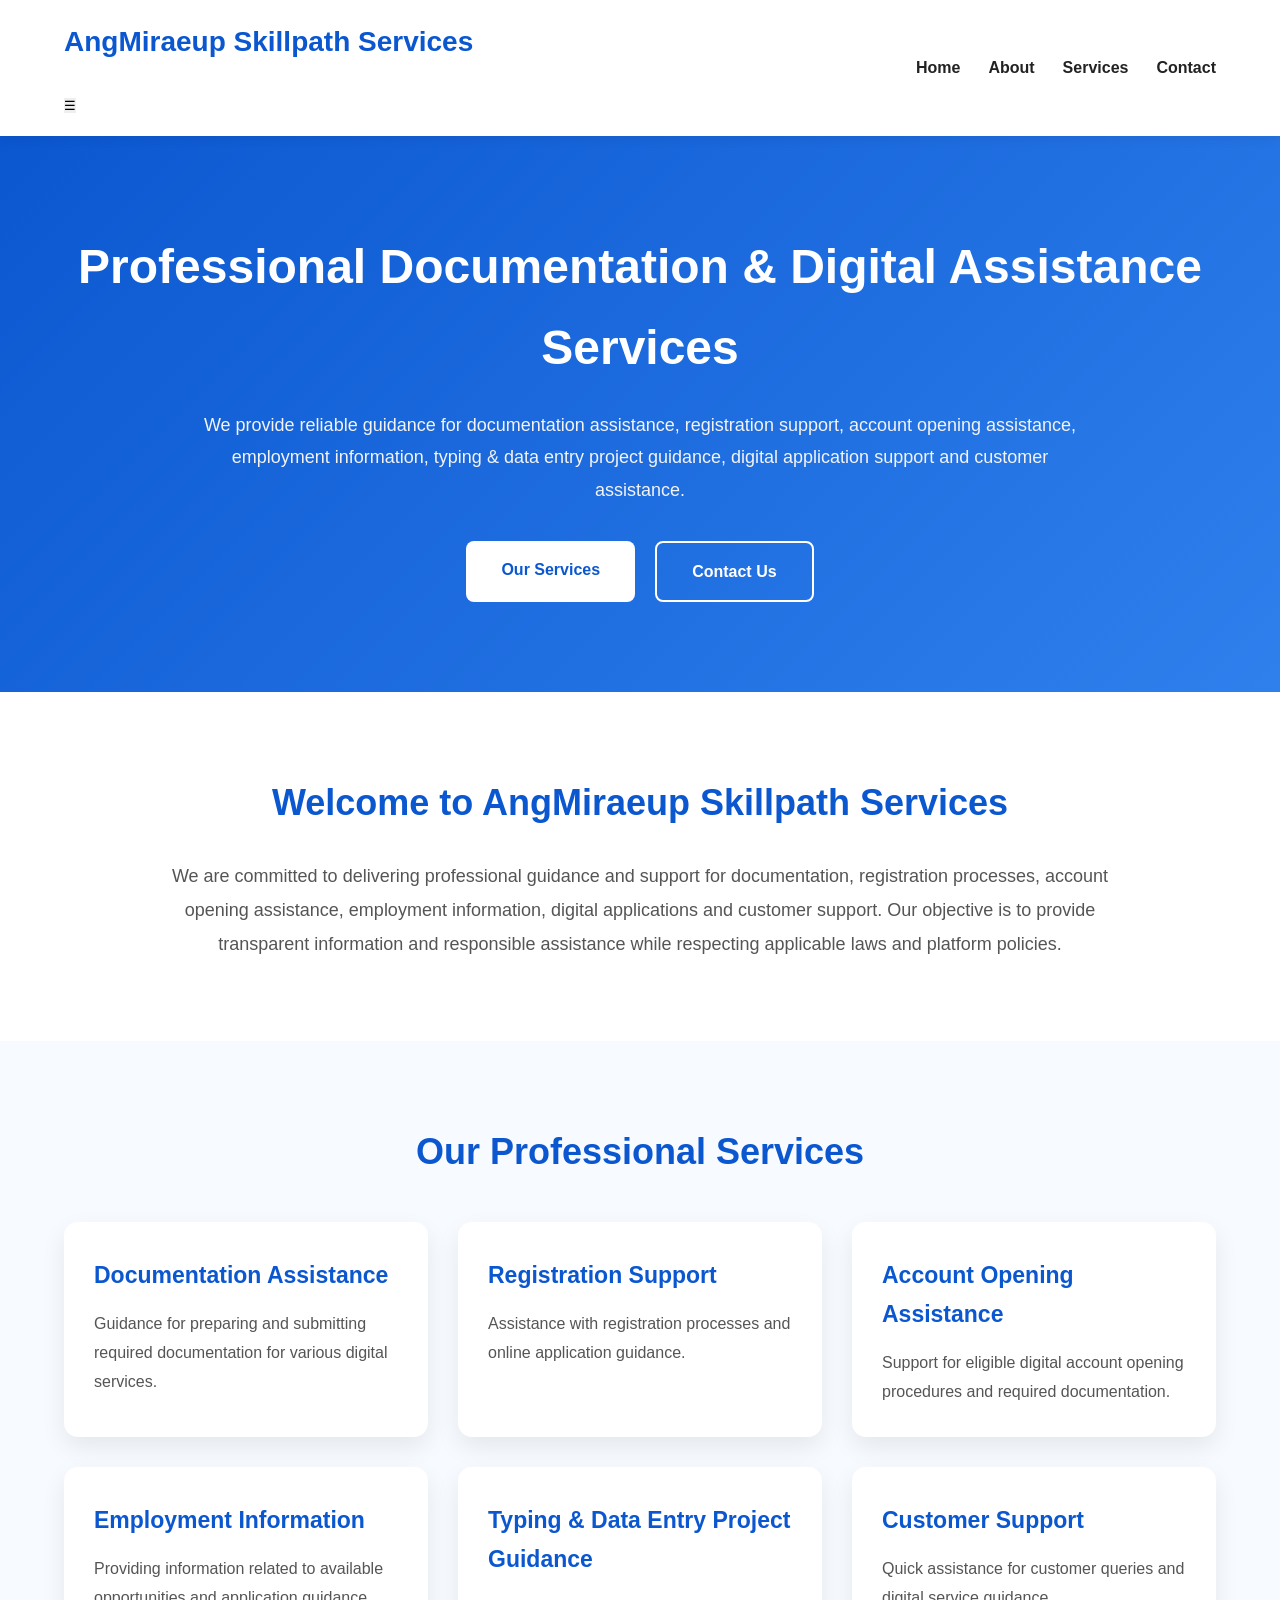
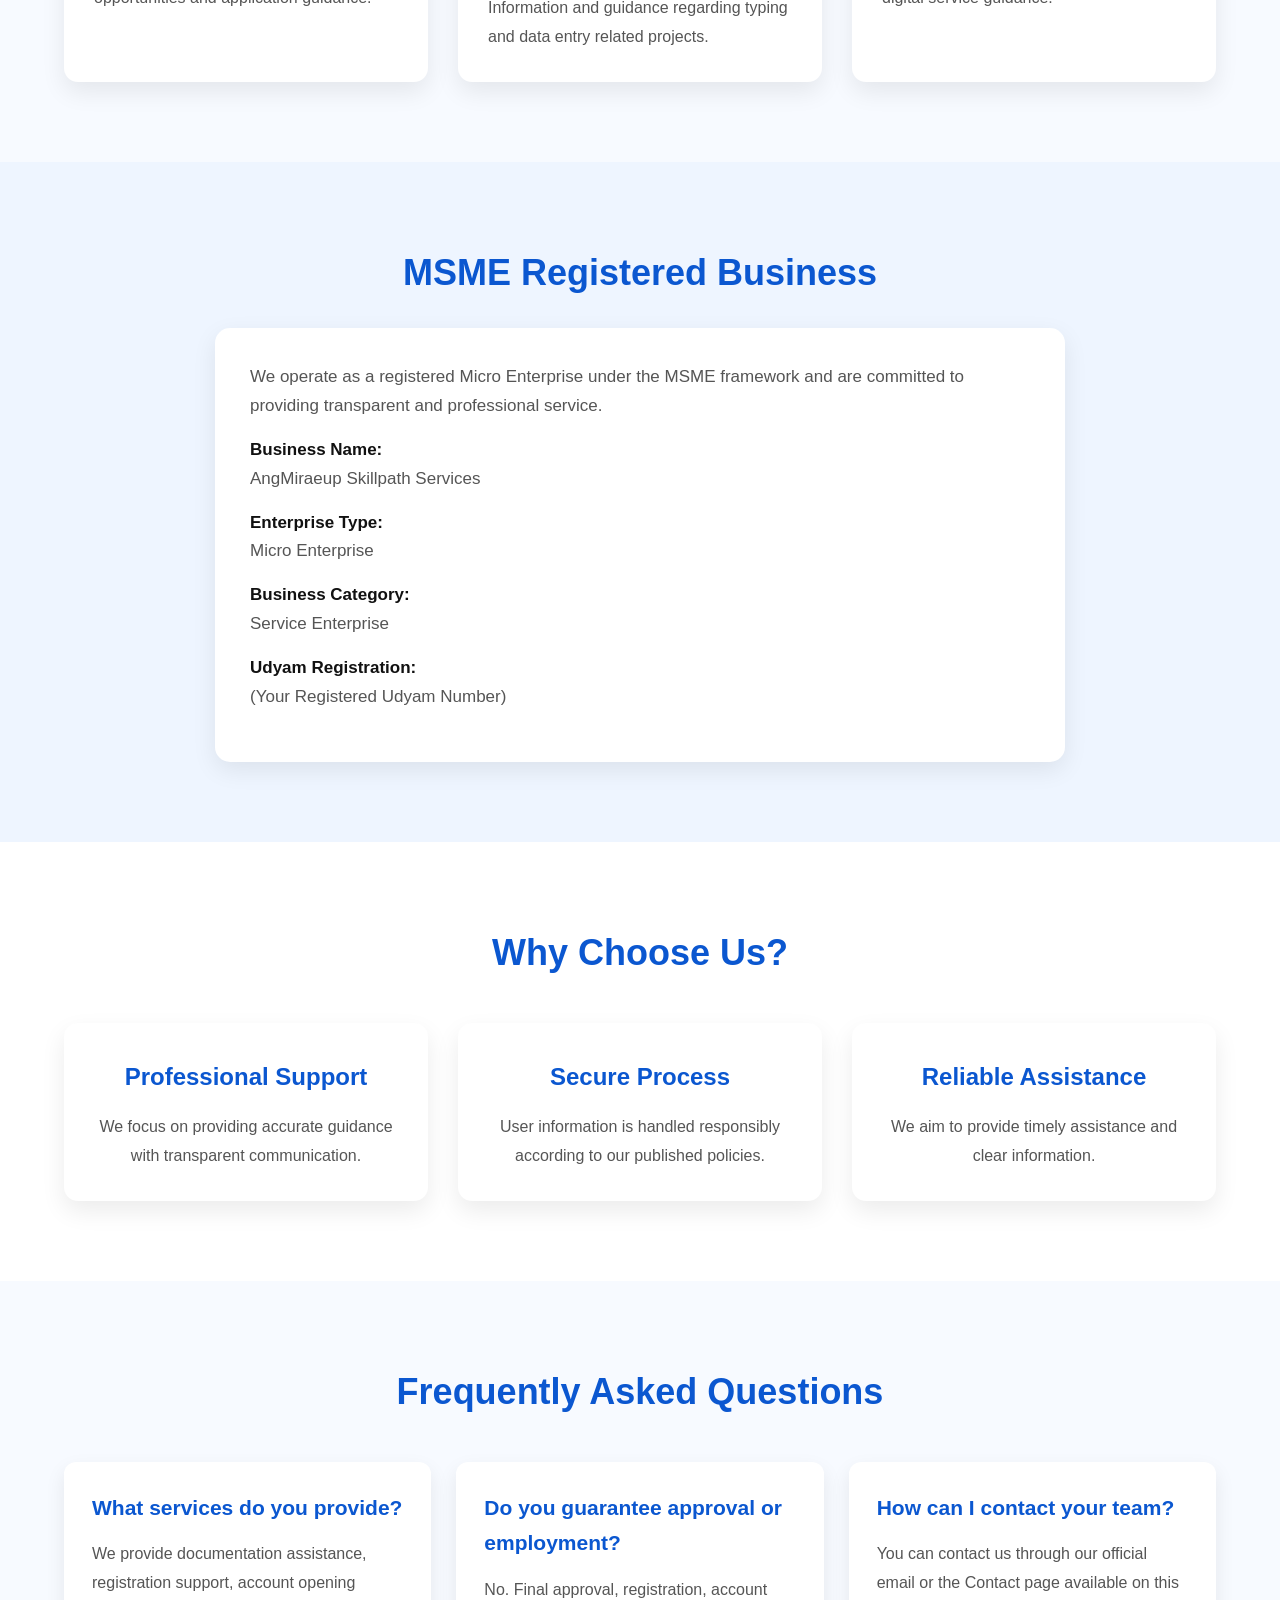
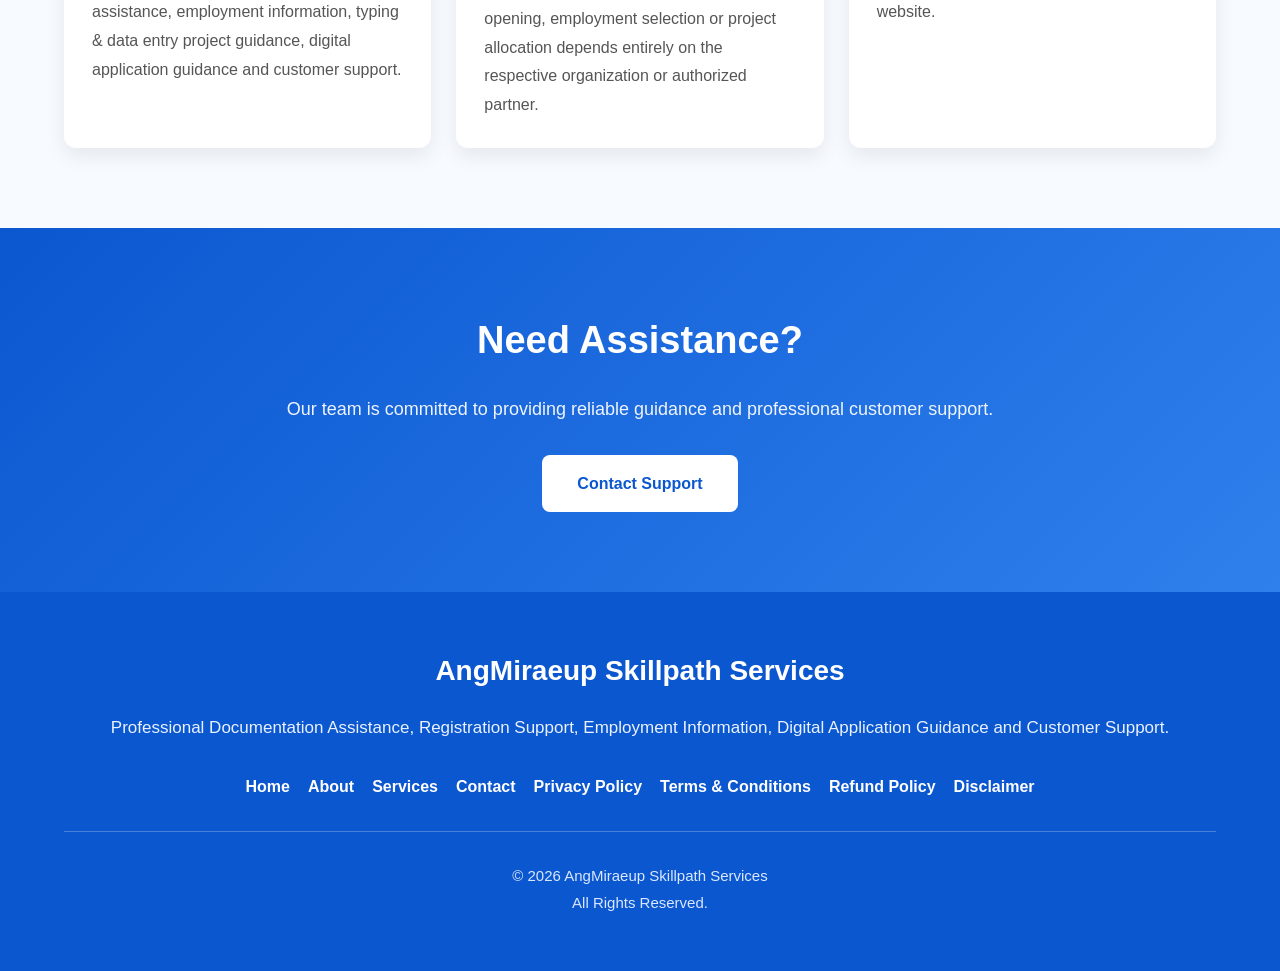
==== commit 34e963e1: "Update index.html" ====
--- a/index.html
+++ b/index.html
@@ -19,6 +19,7 @@
 <header>
 
 <div class="container">
+<div class="header-top">
 
 <div class="logo">
 <h2>AngMiraeup Skillpath Services</h2>
@@ -26,16 +27,15 @@
 
 <button class="menu-toggle">&#9776;</button>
 
+</div>
+
 <nav id="navbar">
 
 <ul>
 
 <li><a href="index.html">Home</a></li>
-
 <li><a href="about.html">About</a></li>
-
 <li><a href="services.html">Services</a></li>
-
 <li><a href="contact.html">Contact</a></li>
 
 </ul>
@@ -415,7 +415,7 @@
 <script>
 
 const menu=document.querySelector(".menu-toggle");
-const nav=document.querySelector("#navbar");
+const nav=document.getElementById("navbar");
 
 menu.onclick=function(){
 
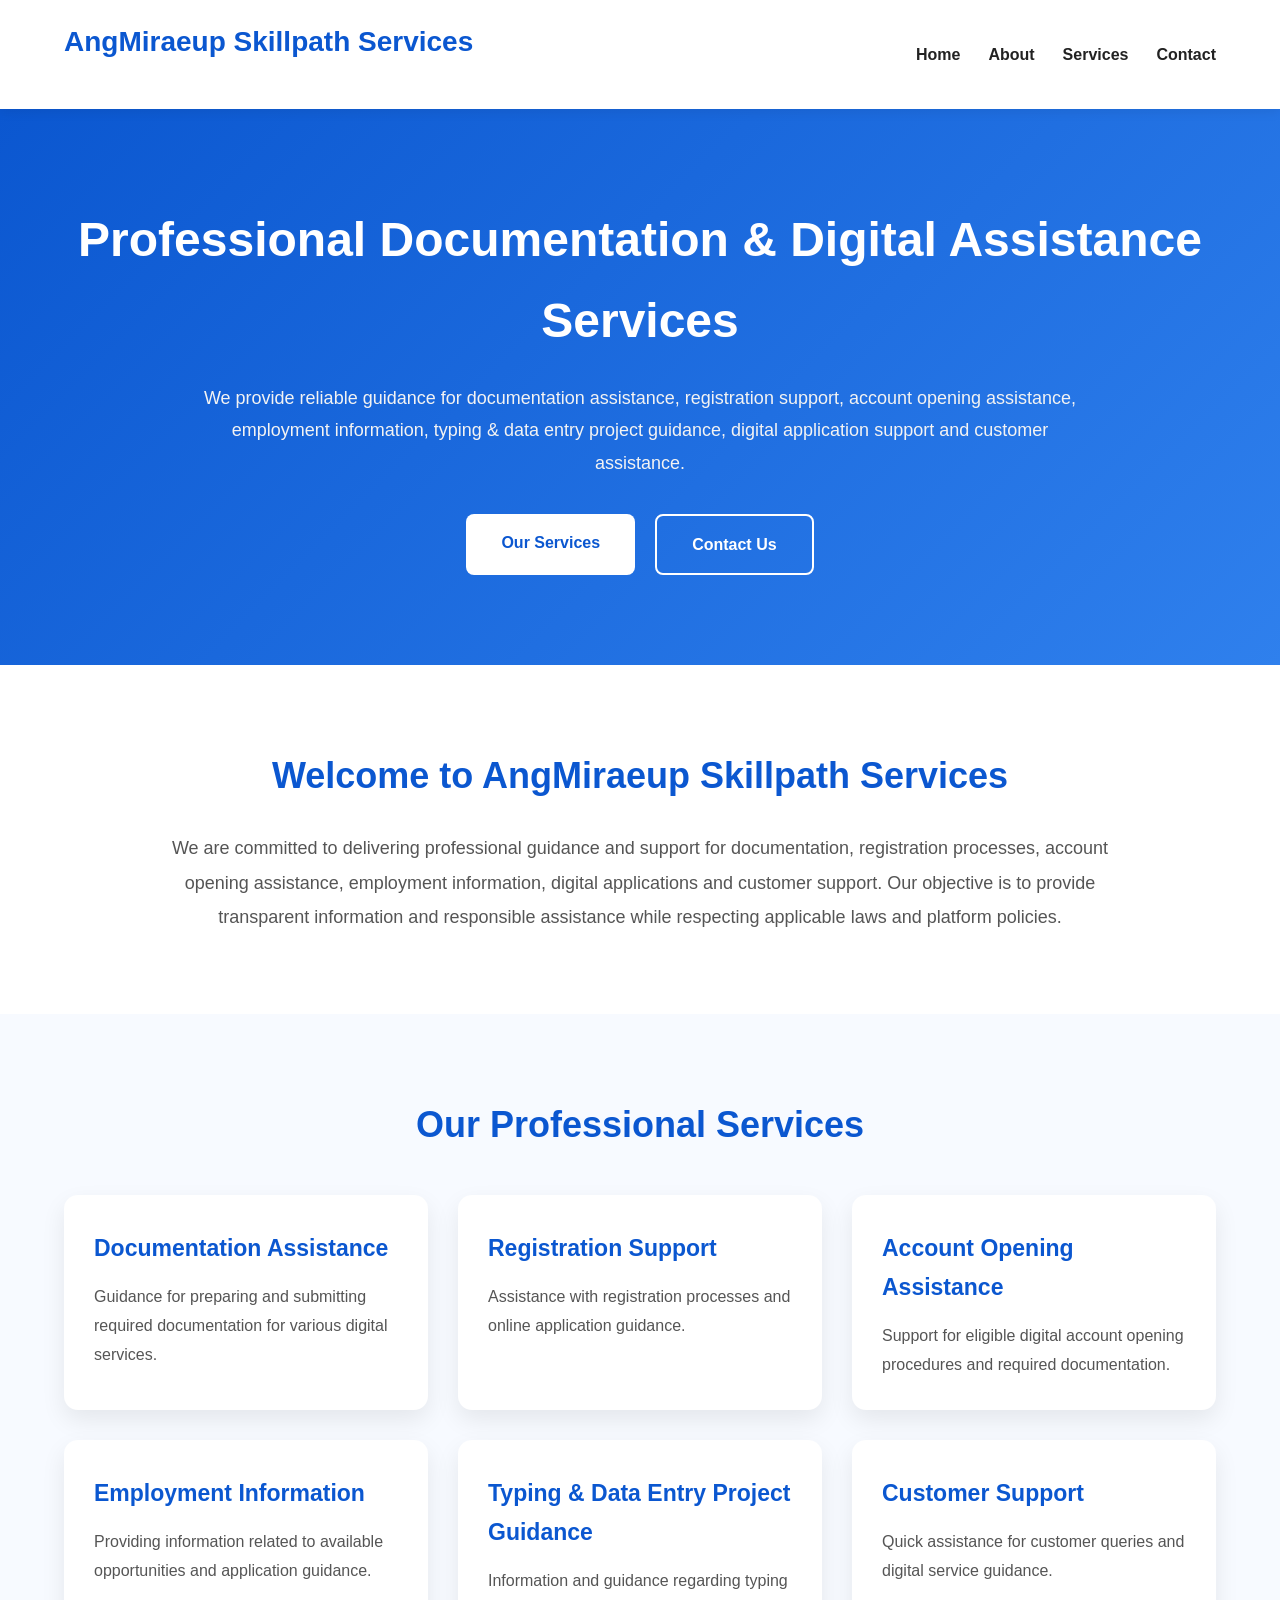
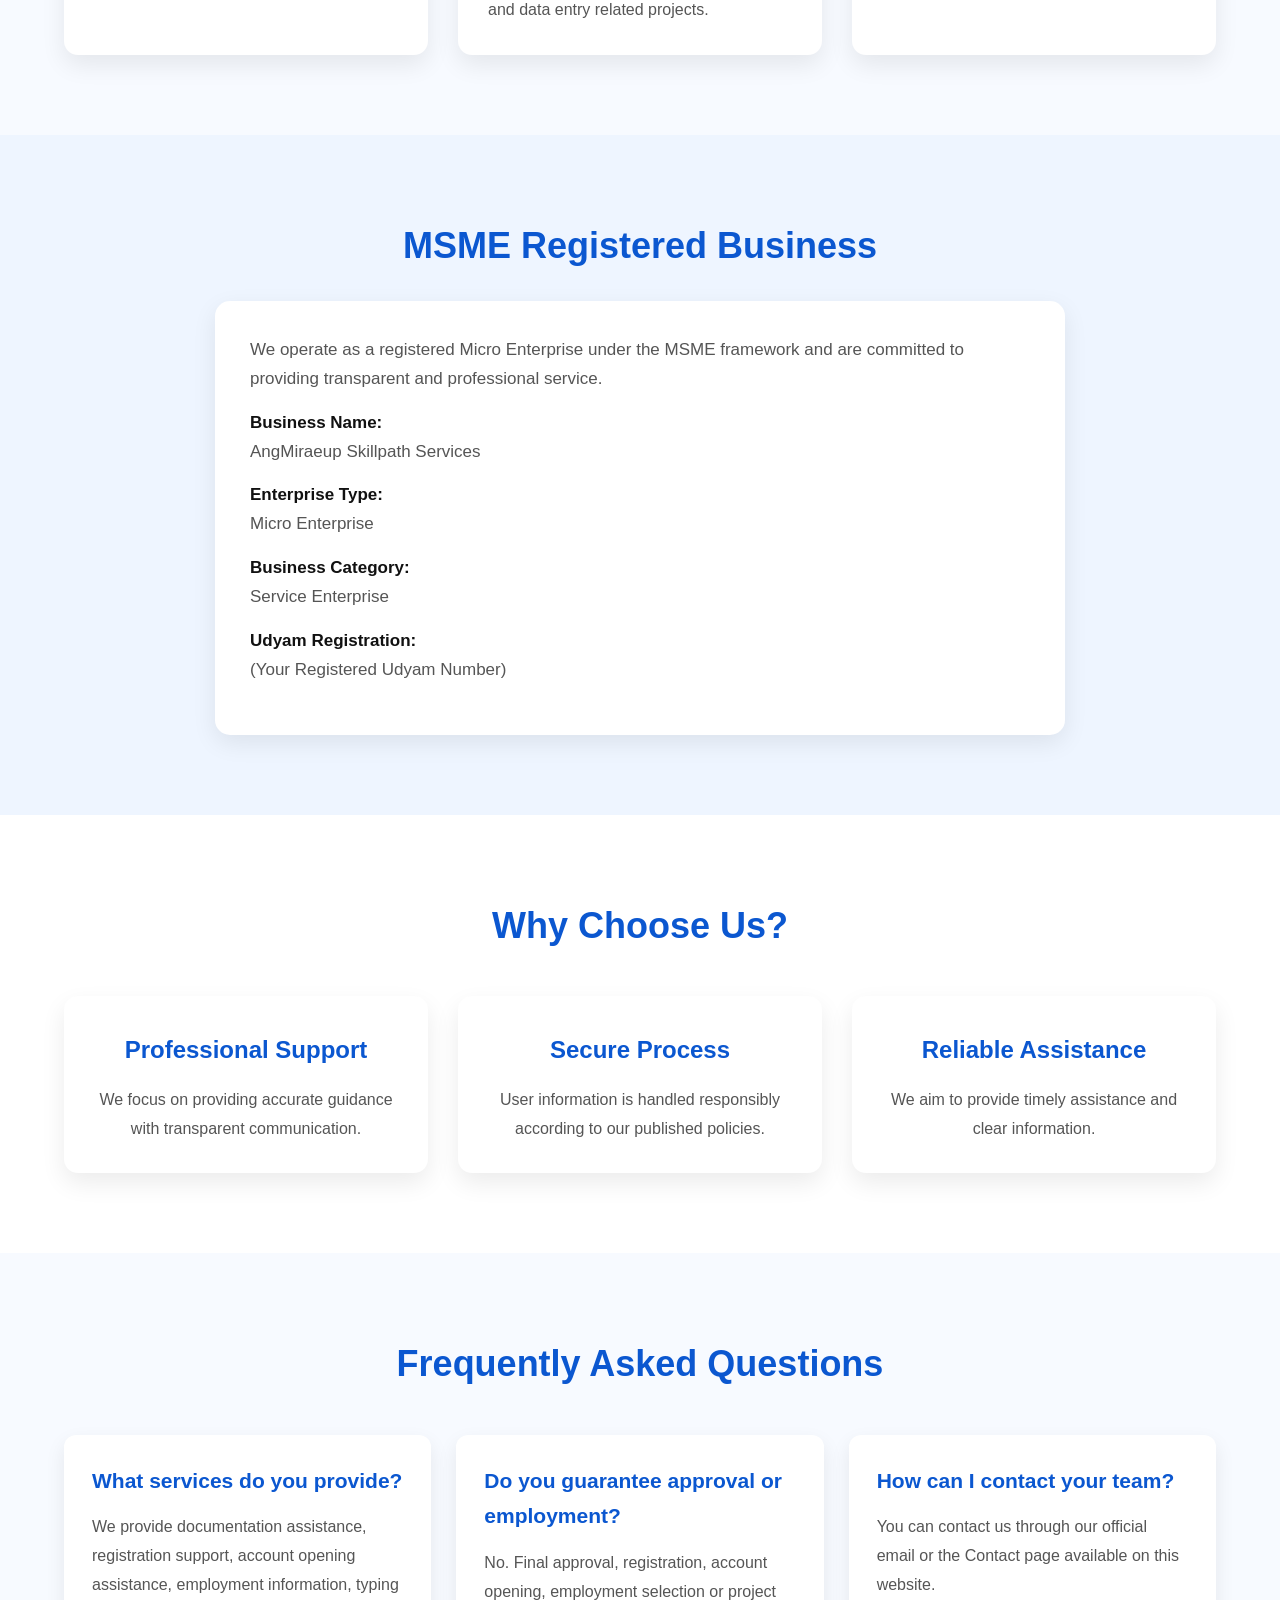
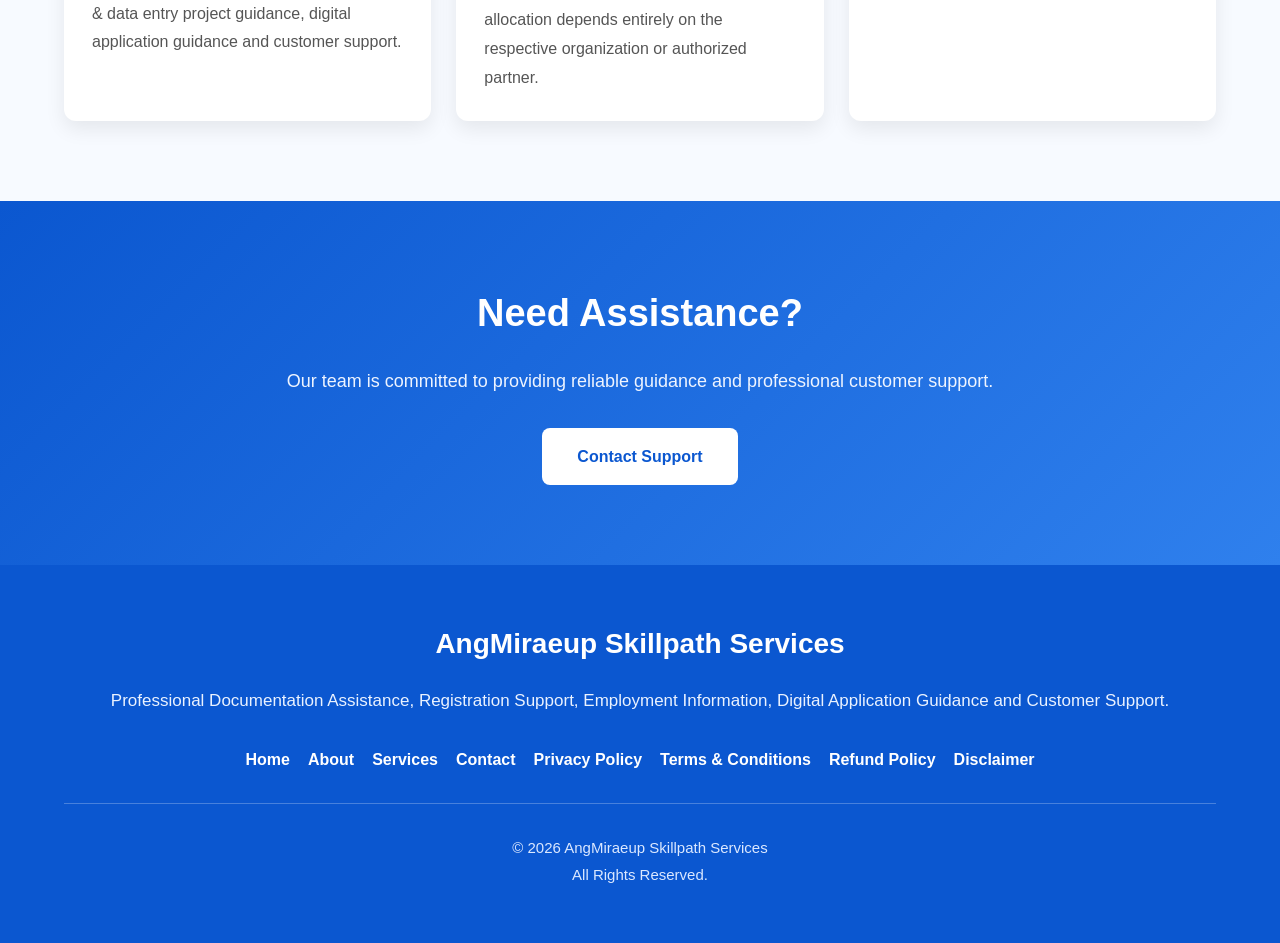
==== commit 018cae4b: "Update index.html" ====
--- a/index.html
+++ b/index.html
@@ -25,7 +25,7 @@
 <h2>AngMiraeup Skillpath Services</h2>
 </div>
 
-<button class="menu-toggle">&#9776;</button>
+
 
 </div>
 
@@ -412,18 +412,7 @@
 </div>
 
 </footer>
-<script>
-
-const menu=document.querySelector(".menu-toggle");
-const nav=document.getElementById("navbar");
-
-menu.onclick=function(){
-
-nav.classList.toggle("show");
-
-}
-
-</script>
+
 </body>
 
 </html>
--- a/css/style.css
+++ b/css/style.css
@@ -1022,9 +1022,143 @@
 button{
 
 cursor:pointer;
-
+   /* ===== Header Fix ===== */
+
+.header-top{
+display:flex;
+justify-content:space-between;
+align-items:center;
+width:100%;
+}
+
+.menu-toggle{
+display:none;
+font-size:30px;
+background:none;
 border:none;
+color:#0b57d0;
+cursor:pointer;
+}
+
+header{
+position:sticky;
+top:0;
+background:#fff;
+z-index:999;
+}
+
+header .container{
+display:flex;
+flex-direction:column;
+padding:15px 0;
+}
+
+#navbar ul{
+display:flex;
+justify-content:center;
+align-items:center;
+gap:30px;
+list-style:none;
+margin-top:15px;
+}
+
+#navbar ul li a{
+text-decoration:none;
+font-size:17px;
+font-weight:600;
+color:#222;
+transition:.3s;
+}
+
+#navbar ul li a:hover{
+color:#0b57d0;
+}
+
+@media(max-width:768px){
+
+header .container{
+padding:12px 0;
+}
+
+.menu-toggle{
+display:block;
+}
+
+#navbar{
+display:none;
+width:100%;
+margin-top:15px;
+}
+
+#navbar.show{
+display:block;
+}
+
+#navbar ul{
+display:flex;
+flex-direction:column;
+gap:15px;
+}
+
+.logo h2{
+font-size:22px;
+}
+
+.hero{
+padding-top:60px;
+}
+
+.hero h1{
+font-size:34px;
+line-height:1.3;
+}
+
+.hero p{
+font-size:16px;
+}
+
+}
+
+border:none;
 
 }
 
 /* ================= END ================= */
+/* ===== Mobile Menu Fix ===== */
+
+@media (max-width:768px){
+
+#navbar{
+display:block !important;
+}
+
+#navbar ul{
+display:flex !important;
+flex-direction:row !important;
+justify-content:center;
+align-items:center;
+gap:12px;
+padding:0;
+margin:10px 0;
+list-style:none;
+flex-wrap:wrap;
+}
+
+#navbar ul li{
+margin:0 !important;
+}
+
+#navbar ul li a{
+font-size:15px;
+font-weight:600;
+}
+
+.menu-toggle{
+display:none !important;
+}
+
+header .container{
+padding:12px 0;
+}
+
+}
